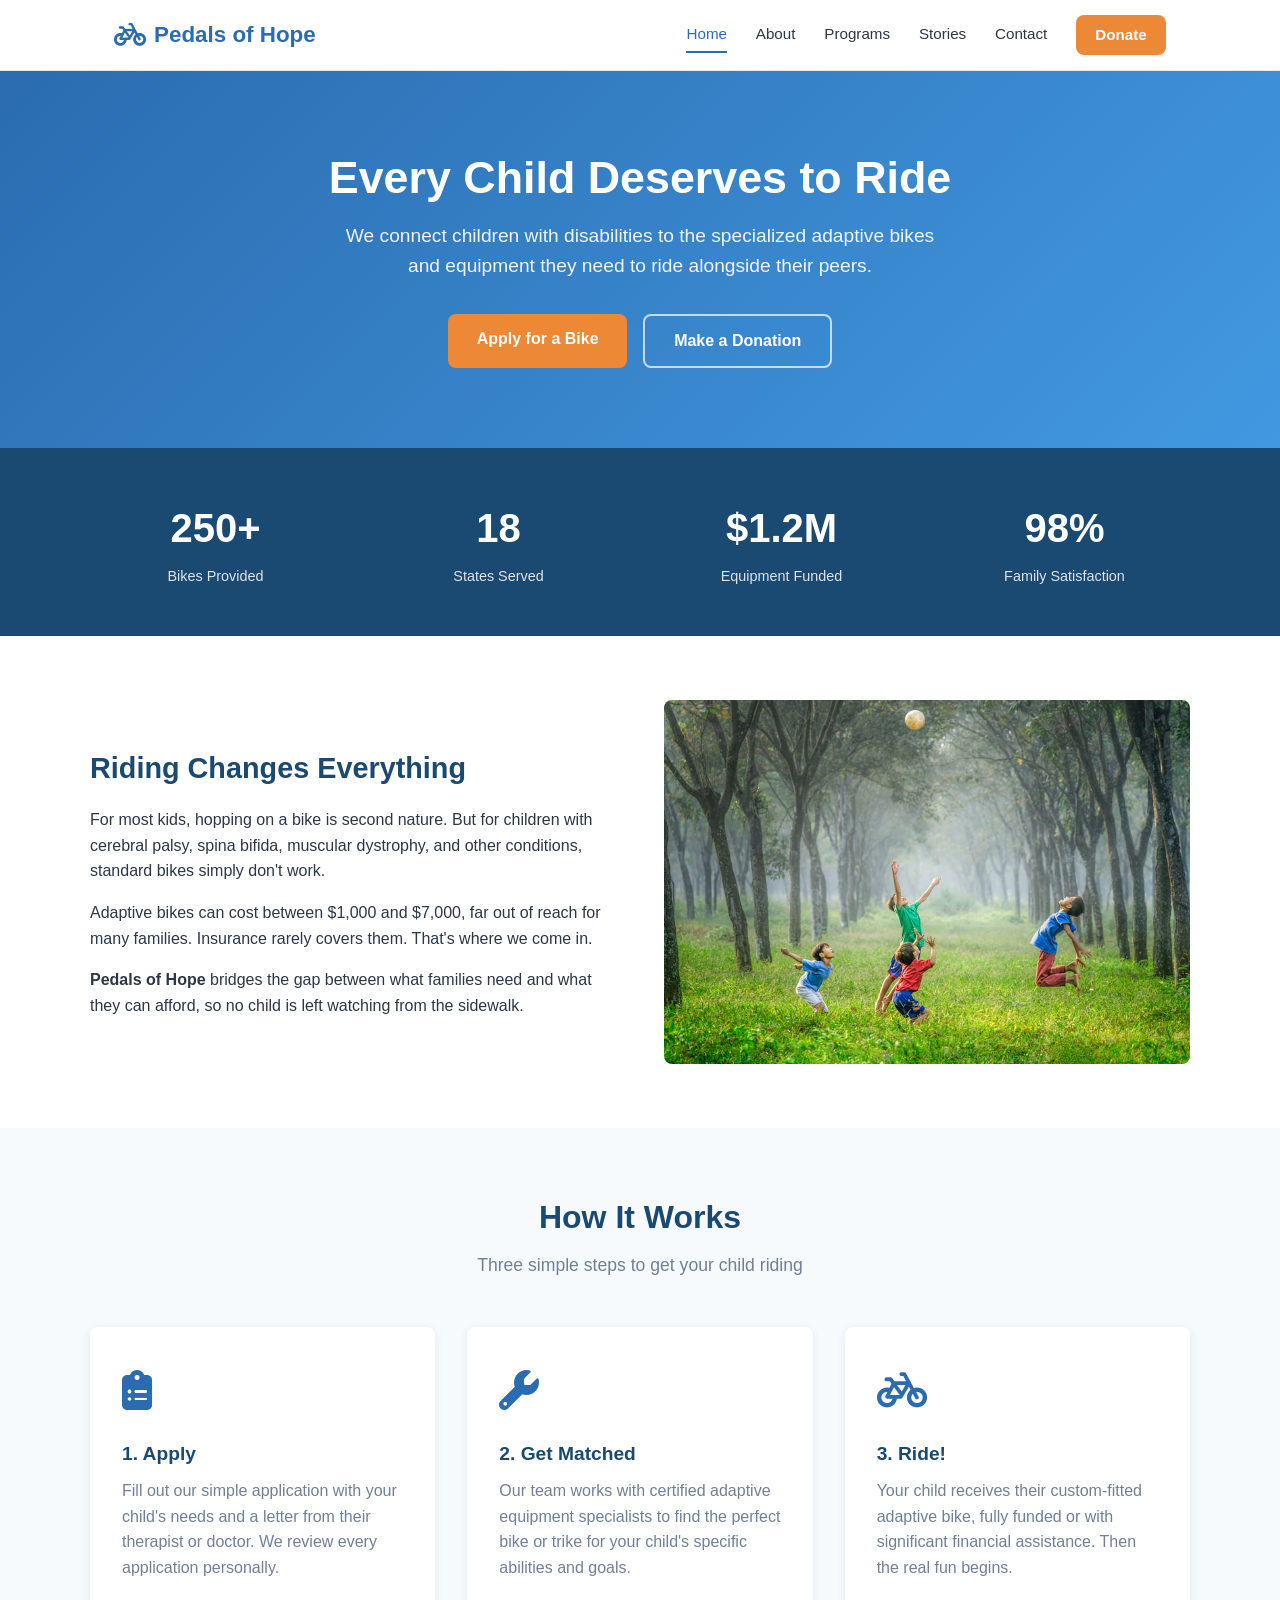
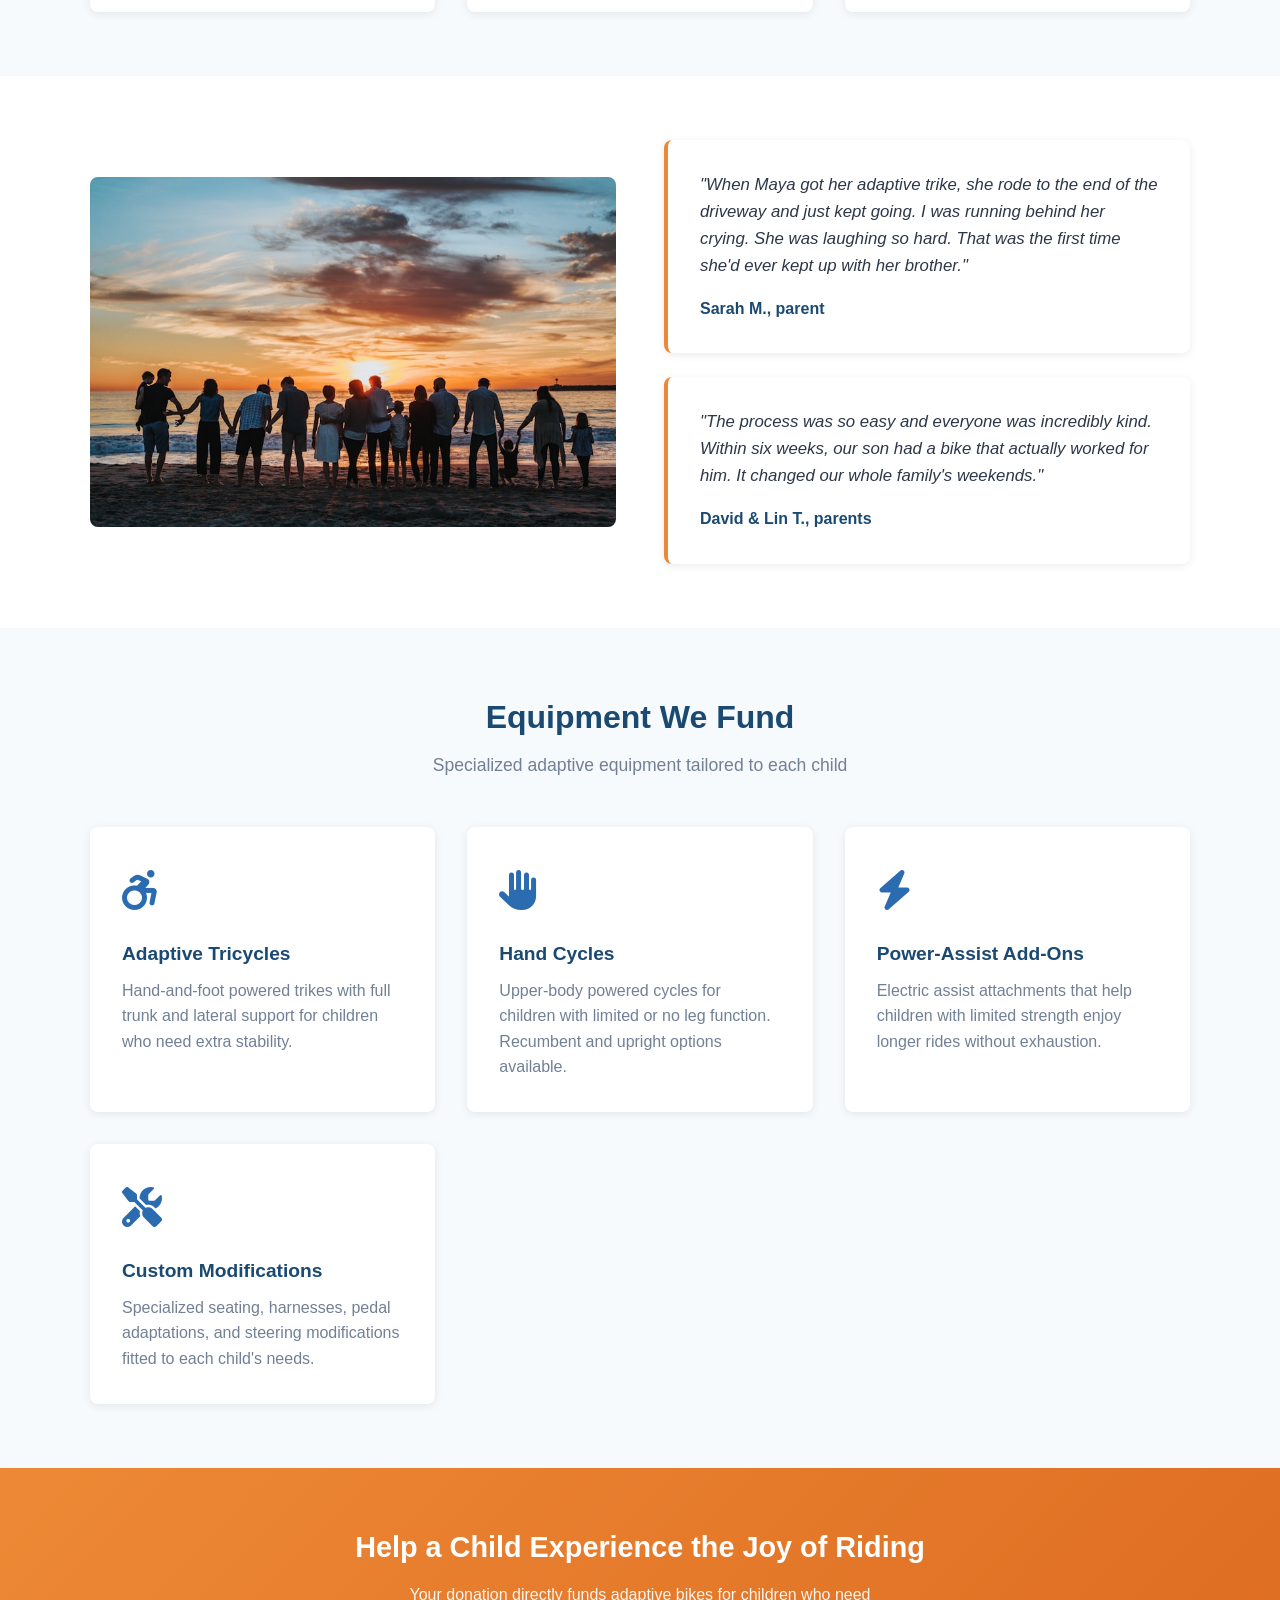
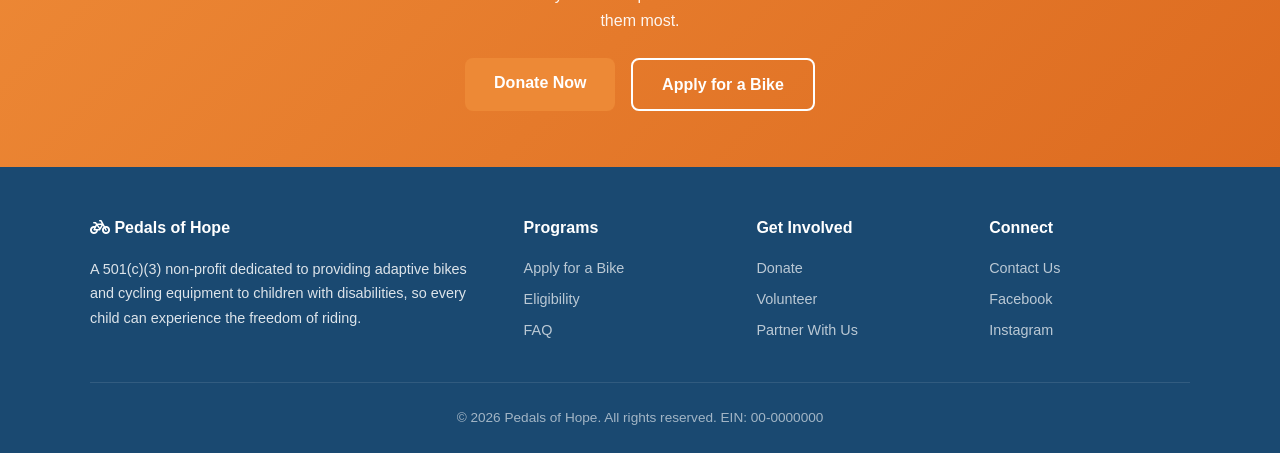
==== index.html @ 04e4efad "Replace emojis with stock photos and Font Awesome icons" ====
<!DOCTYPE html>
<html lang="en">
<head>
  <meta charset="UTF-8">
  <meta name="viewport" content="width=device-width, initial-scale=1.0">
  <title>Pedals of Hope - Adaptive Bikes for Every Child</title>
  <link rel="stylesheet" href="css/style.css">
  <link rel="stylesheet" href="https://cdnjs.cloudflare.com/ajax/libs/font-awesome/6.5.1/css/all.min.css">
</head>
<body>

  <!-- Header -->
  <header class="site-header">
    <nav class="nav-container">
      <a href="index.html" class="logo"><span><i class="fa-solid fa-bicycle"></i></span> Pedals of Hope</a>
      <button class="nav-toggle" onclick="document.querySelector('.nav-links').classList.toggle('open')" aria-label="Menu">☰</button>
      <div class="nav-links">
        <a href="index.html" class="active">Home</a>
        <a href="about.html">About</a>
        <a href="programs.html">Programs</a>
        <a href="stories.html">Stories</a>
        <a href="contact.html">Contact</a>
        <a href="donate.html" class="btn-nav">Donate</a>
      </div>
    </nav>
  </header>

  <!-- Hero -->
  <section class="hero">
    <h1>Every Child Deserves to Ride</h1>
    <p>We connect children with disabilities to the specialized adaptive bikes and equipment they need to ride alongside their peers.</p>
    <div class="hero-buttons">
      <a href="programs.html" class="btn btn-primary">Apply for a Bike</a>
      <a href="donate.html" class="btn btn-outline">Make a Donation</a>
    </div>
  </section>

  <!-- Stats -->
  <div class="stats-bar">
    <div class="stats-grid">
      <div>
        <div class="stat-number">250+</div>
        <div class="stat-label">Bikes Provided</div>
      </div>
      <div>
        <div class="stat-number">18</div>
        <div class="stat-label">States Served</div>
      </div>
      <div>
        <div class="stat-number">$1.2M</div>
        <div class="stat-label">Equipment Funded</div>
      </div>
      <div>
        <div class="stat-number">98%</div>
        <div class="stat-label">Family Satisfaction</div>
      </div>
    </div>
  </div>

  <!-- Mission Summary -->
  <section class="section">
    <div class="container">
      <div class="two-col">
        <div>
          <h2 style="font-size:1.8rem; color:var(--primary-dark); margin-bottom:1rem;">Riding Changes Everything</h2>
          <p style="margin-bottom:1rem;">For most kids, hopping on a bike is second nature. But for children with cerebral palsy, spina bifida, muscular dystrophy, and other conditions, standard bikes simply don't work.</p>
          <p style="margin-bottom:1rem;">Adaptive bikes can cost between $1,000 and $7,000, far out of reach for many families. Insurance rarely covers them. That's where we come in.</p>
          <p><strong>Pedals of Hope</strong> bridges the gap between what families need and what they can afford, so no child is left watching from the sidewalk.</p>
        </div>
        <img src="images/hero-riding.jpg" alt="Child riding an adaptive bike outdoors" class="img-placeholder">
      </div>
    </div>
  </section>

  <!-- How It Works -->
  <section class="section section-alt">
    <div class="container">
      <div class="section-header">
        <h2>How It Works</h2>
        <p>Three simple steps to get your child riding</p>
      </div>
      <div class="card-grid">
        <div class="card">
          <div class="card-icon"><i class="fa-solid fa-clipboard-list"></i></div>
          <h3>1. Apply</h3>
          <p>Fill out our simple application with your child's needs and a letter from their therapist or doctor. We review every application personally.</p>
        </div>
        <div class="card">
          <div class="card-icon"><i class="fa-solid fa-wrench"></i></div>
          <h3>2. Get Matched</h3>
          <p>Our team works with certified adaptive equipment specialists to find the perfect bike or trike for your child's specific abilities and goals.</p>
        </div>
        <div class="card">
          <div class="card-icon"><i class="fa-solid fa-bicycle"></i></div>
          <h3>3. Ride!</h3>
          <p>Your child receives their custom-fitted adaptive bike, fully funded or with significant financial assistance. Then the real fun begins.</p>
        </div>
      </div>
    </div>
  </section>

  <!-- Testimonial -->
  <section class="section">
    <div class="container">
      <div class="two-col reverse">
        <div>
          <div class="testimonial">
            <blockquote>"When Maya got her adaptive trike, she rode to the end of the driveway and just kept going. I was running behind her crying. She was laughing so hard. That was the first time she'd ever kept up with her brother."</blockquote>
            <cite>Sarah M., parent</cite>
          </div>
          <div class="testimonial" style="margin-top:1.5rem;">
            <blockquote>"The process was so easy and everyone was incredibly kind. Within six weeks, our son had a bike that actually worked for him. It changed our whole family's weekends."</blockquote>
            <cite>David & Lin T., parents</cite>
          </div>
        </div>
        <img src="images/family-happy.jpg" alt="Happy family together" class="img-placeholder">
      </div>
    </div>
  </section>

  <!-- What We Provide -->
  <section class="section section-alt">
    <div class="container">
      <div class="section-header">
        <h2>Equipment We Fund</h2>
        <p>Specialized adaptive equipment tailored to each child</p>
      </div>
      <div class="card-grid">
        <div class="card">
          <div class="card-icon"><i class="fa-solid fa-wheelchair-move"></i></div>
          <h3>Adaptive Tricycles</h3>
          <p>Hand-and-foot powered trikes with full trunk and lateral support for children who need extra stability.</p>
        </div>
        <div class="card">
          <div class="card-icon"><i class="fa-solid fa-hand"></i></div>
          <h3>Hand Cycles</h3>
          <p>Upper-body powered cycles for children with limited or no leg function. Recumbent and upright options available.</p>
        </div>
        <div class="card">
          <div class="card-icon"><i class="fa-solid fa-bolt"></i></div>
          <h3>Power-Assist Add-Ons</h3>
          <p>Electric assist attachments that help children with limited strength enjoy longer rides without exhaustion.</p>
        </div>
        <div class="card">
          <div class="card-icon"><i class="fa-solid fa-screwdriver-wrench"></i></div>
          <h3>Custom Modifications</h3>
          <p>Specialized seating, harnesses, pedal adaptations, and steering modifications fitted to each child's needs.</p>
        </div>
      </div>
    </div>
  </section>

  <!-- CTA Banner -->
  <section class="cta-banner">
    <h2>Help a Child Experience the Joy of Riding</h2>
    <p>Your donation directly funds adaptive bikes for children who need them most.</p>
    <div class="hero-buttons">
      <a href="donate.html" class="btn btn-primary">Donate Now</a>
      <a href="programs.html" class="btn btn-outline">Apply for a Bike</a>
    </div>
  </section>

  <!-- Footer -->
  <footer class="site-footer">
    <div class="footer-grid">
      <div class="footer-about">
        <h4><i class="fa-solid fa-bicycle"></i> Pedals of Hope</h4>
        <p>A 501(c)(3) non-profit dedicated to providing adaptive bikes and cycling equipment to children with disabilities, so every child can experience the freedom of riding.</p>
      </div>
      <div>
        <h4>Programs</h4>
        <a href="programs.html">Apply for a Bike</a>
        <a href="programs.html#eligibility">Eligibility</a>
        <a href="programs.html#faq">FAQ</a>
      </div>
      <div>
        <h4>Get Involved</h4>
        <a href="donate.html">Donate</a>
        <a href="contact.html">Volunteer</a>
        <a href="contact.html">Partner With Us</a>
      </div>
      <div>
        <h4>Connect</h4>
        <a href="contact.html">Contact Us</a>
        <a href="#">Facebook</a>
        <a href="#">Instagram</a>
      </div>
    </div>
    <div class="footer-bottom">
      &copy; 2026 Pedals of Hope. All rights reserved. EIN: 00-0000000
    </div>
  </footer>

</body>
</html>
---- css/style.css ----
/* ===== Variables & Reset ===== */
:root {
  --primary: #2b6cb0;
  --primary-dark: #1a4971;
  --primary-light: #ebf4ff;
  --accent: #ed8936;
  --accent-dark: #c05621;
  --text: #2d3748;
  --text-light: #718096;
  --bg: #ffffff;
  --bg-alt: #f7fafc;
  --border: #e2e8f0;
  --radius: 8px;
  --shadow: 0 2px 8px rgba(0,0,0,0.08);
  --shadow-lg: 0 4px 20px rgba(0,0,0,0.12);
  --max-width: 1100px;
  --transition: 0.2s ease;
}

*, *::before, *::after {
  box-sizing: border-box;
  margin: 0;
  padding: 0;
}

html { scroll-behavior: smooth; }

body {
  font-family: -apple-system, BlinkMacSystemFont, 'Segoe UI', Roboto, Oxygen, sans-serif;
  color: var(--text);
  background: var(--bg);
  line-height: 1.6;
  min-height: 100vh;
  display: flex;
  flex-direction: column;
}

a { color: var(--primary); text-decoration: none; transition: color var(--transition); }
a:hover { color: var(--accent); }
img { max-width: 100%; height: auto; display: block; }
ul { list-style: none; }

/* ===== Header / Nav ===== */
.site-header {
  background: var(--bg);
  border-bottom: 1px solid var(--border);
  position: sticky;
  top: 0;
  z-index: 100;
}

.nav-container {
  max-width: var(--max-width);
  margin: 0 auto;
  padding: 0 1.5rem;
  display: flex;
  align-items: center;
  justify-content: space-between;
  height: 70px;
}

.logo {
  font-size: 1.4rem;
  font-weight: 700;
  color: var(--primary);
  display: flex;
  align-items: center;
  gap: 0.5rem;
}

.logo span { font-size: 1.6rem; }

.nav-links {
  display: flex;
  gap: 1.8rem;
  align-items: center;
}

.nav-links a {
  color: var(--text);
  font-weight: 500;
  font-size: 0.95rem;
  padding: 0.3rem 0;
  border-bottom: 2px solid transparent;
  transition: all var(--transition);
}

.nav-links a:hover,
.nav-links a.active {
  color: var(--primary);
  border-bottom-color: var(--primary);
}

.nav-links .btn-nav {
  background: var(--accent);
  color: #fff;
  padding: 0.5rem 1.2rem;
  border-radius: var(--radius);
  border-bottom: none;
  font-weight: 600;
}

.nav-links .btn-nav:hover {
  background: var(--accent-dark);
  color: #fff;
}

/* Mobile nav toggle */
.nav-toggle {
  display: none;
  background: none;
  border: none;
  font-size: 1.5rem;
  cursor: pointer;
  color: var(--text);
}

/* ===== Hero ===== */
.hero {
  background: linear-gradient(135deg, var(--primary) 0%, #4299e1 100%);
  color: #fff;
  padding: 5rem 1.5rem;
  text-align: center;
}

.hero h1 {
  font-size: 2.8rem;
  font-weight: 800;
  margin-bottom: 1rem;
  line-height: 1.2;
}

.hero p {
  font-size: 1.2rem;
  max-width: 600px;
  margin: 0 auto 2rem;
  opacity: 0.92;
}

.hero-buttons {
  display: flex;
  gap: 1rem;
  justify-content: center;
  flex-wrap: wrap;
}

/* ===== Buttons ===== */
.btn {
  display: inline-block;
  padding: 0.75rem 1.8rem;
  border-radius: var(--radius);
  font-weight: 600;
  font-size: 1rem;
  transition: all var(--transition);
  cursor: pointer;
  border: none;
}

.btn-primary {
  background: var(--accent);
  color: #fff;
}

.btn-primary:hover { background: var(--accent-dark); color: #fff; }

.btn-outline {
  background: transparent;
  color: #fff;
  border: 2px solid rgba(255,255,255,0.7);
}

.btn-outline:hover {
  background: rgba(255,255,255,0.15);
  border-color: #fff;
  color: #fff;
}

.btn-secondary {
  background: var(--primary);
  color: #fff;
}

.btn-secondary:hover { background: var(--primary-dark); color: #fff; }

/* ===== Sections ===== */
.section {
  padding: 4rem 1.5rem;
}

.section-alt { background: var(--bg-alt); }

.container {
  max-width: var(--max-width);
  margin: 0 auto;
}

.section-header {
  text-align: center;
  margin-bottom: 3rem;
}

.section-header h2 {
  font-size: 2rem;
  color: var(--primary-dark);
  margin-bottom: 0.5rem;
}

.section-header p {
  color: var(--text-light);
  font-size: 1.1rem;
  max-width: 550px;
  margin: 0 auto;
}

/* ===== Cards Grid ===== */
.card-grid {
  display: grid;
  grid-template-columns: repeat(auto-fit, minmax(280px, 1fr));
  gap: 2rem;
}

.card {
  background: var(--bg);
  border-radius: var(--radius);
  box-shadow: var(--shadow);
  padding: 2rem;
  transition: box-shadow var(--transition), transform var(--transition);
}

.card:hover {
  box-shadow: var(--shadow-lg);
  transform: translateY(-2px);
}

.card-icon {
  font-size: 2.5rem;
  margin-bottom: 1rem;
  color: var(--primary);
}

.card h3 {
  font-size: 1.2rem;
  margin-bottom: 0.5rem;
  color: var(--primary-dark);
}

.card p { color: var(--text-light); }

/* ===== Image placeholder ===== */
.img-placeholder {
  border-radius: var(--radius);
  min-height: 220px;
  object-fit: cover;
  width: 100%;
}

/* ===== Stats Bar ===== */
.stats-bar {
  background: var(--primary-dark);
  color: #fff;
  padding: 3rem 1.5rem;
}

.stats-grid {
  max-width: var(--max-width);
  margin: 0 auto;
  display: grid;
  grid-template-columns: repeat(auto-fit, minmax(160px, 1fr));
  gap: 2rem;
  text-align: center;
}

.stat-number {
  font-size: 2.5rem;
  font-weight: 800;
}

.stat-label {
  font-size: 0.9rem;
  opacity: 0.85;
  margin-top: 0.3rem;
}

/* ===== Two-column layout ===== */
.two-col {
  display: grid;
  grid-template-columns: 1fr 1fr;
  gap: 3rem;
  align-items: center;
}

.two-col.reverse > *:first-child { order: 2; }
.two-col.reverse > *:last-child { order: 1; }

/* ===== Testimonials ===== */
.testimonial {
  background: var(--bg);
  border-radius: var(--radius);
  box-shadow: var(--shadow);
  padding: 2rem;
  border-left: 4px solid var(--accent);
}

.testimonial blockquote {
  font-style: italic;
  font-size: 1.05rem;
  margin-bottom: 1rem;
  color: var(--text);
}

.testimonial cite {
  font-style: normal;
  font-weight: 600;
  color: var(--primary-dark);
}

/* ===== Steps ===== */
.steps {
  counter-reset: step;
}

.step {
  display: flex;
  gap: 1.5rem;
  margin-bottom: 2rem;
  align-items: flex-start;
}

.step-number {
  counter-increment: step;
  flex-shrink: 0;
  width: 50px;
  height: 50px;
  background: var(--primary);
  color: #fff;
  border-radius: 50%;
  display: flex;
  align-items: center;
  justify-content: center;
  font-size: 1.3rem;
  font-weight: 700;
}

.step-content h3 {
  font-size: 1.1rem;
  color: var(--primary-dark);
  margin-bottom: 0.3rem;
}

.step-content p { color: var(--text-light); }

/* ===== Forms ===== */
.form-group {
  margin-bottom: 1.2rem;
}

.form-group label {
  display: block;
  font-weight: 600;
  margin-bottom: 0.3rem;
  font-size: 0.95rem;
}

.form-group input,
.form-group textarea,
.form-group select {
  width: 100%;
  padding: 0.7rem 1rem;
  border: 1px solid var(--border);
  border-radius: var(--radius);
  font-size: 1rem;
  font-family: inherit;
  transition: border-color var(--transition);
}

.form-group input:focus,
.form-group textarea:focus,
.form-group select:focus {
  outline: none;
  border-color: var(--primary);
  box-shadow: 0 0 0 3px rgba(43, 108, 176, 0.1);
}

.form-group textarea { resize: vertical; min-height: 120px; }

.form-card {
  max-width: 600px;
  margin: 0 auto;
  background: var(--bg);
  padding: 2.5rem;
  border-radius: var(--radius);
  box-shadow: var(--shadow-lg);
}

/* ===== FAQ ===== */
.faq-item {
  border-bottom: 1px solid var(--border);
  padding: 1.2rem 0;
}

.faq-item summary {
  font-weight: 600;
  cursor: pointer;
  font-size: 1.05rem;
  color: var(--primary-dark);
}

.faq-item p {
  margin-top: 0.5rem;
  color: var(--text-light);
}

/* ===== Team Grid ===== */
.team-grid {
  display: grid;
  grid-template-columns: repeat(auto-fit, minmax(200px, 1fr));
  gap: 2rem;
  text-align: center;
}

.team-member .img-placeholder {
  width: 140px;
  height: 140px;
  border-radius: 50%;
  margin: 0 auto 1rem;
  min-height: auto;
  object-fit: cover;
}

.team-member h3 { font-size: 1.1rem; color: var(--primary-dark); }
.team-member p { color: var(--text-light); font-size: 0.9rem; }

/* ===== Donate tiers ===== */
.tier-grid {
  display: grid;
  grid-template-columns: repeat(auto-fit, minmax(240px, 1fr));
  gap: 2rem;
}

.tier {
  background: var(--bg);
  border: 2px solid var(--border);
  border-radius: var(--radius);
  padding: 2rem;
  text-align: center;
  transition: all var(--transition);
}

.tier:hover {
  border-color: var(--primary);
  box-shadow: var(--shadow-lg);
}

.tier.featured {
  border-color: var(--accent);
  position: relative;
}

.tier.featured::before {
  content: 'Most Popular';
  position: absolute;
  top: -12px;
  left: 50%;
  transform: translateX(-50%);
  background: var(--accent);
  color: #fff;
  padding: 0.2rem 1rem;
  border-radius: 20px;
  font-size: 0.8rem;
  font-weight: 600;
}

.tier-amount {
  font-size: 2.2rem;
  font-weight: 800;
  color: var(--primary);
  margin: 0.5rem 0;
}

.tier h3 { margin-bottom: 0.5rem; }

.tier p {
  color: var(--text-light);
  margin-bottom: 1.5rem;
  font-size: 0.95rem;
}

/* ===== Stories / Gallery ===== */
.story-card {
  background: var(--bg);
  border-radius: var(--radius);
  box-shadow: var(--shadow);
  overflow: hidden;
}

.story-card .img-placeholder { min-height: 200px; border-radius: 0; }

.story-card-body {
  padding: 1.5rem;
}

.story-card h3 {
  font-size: 1.15rem;
  color: var(--primary-dark);
  margin-bottom: 0.5rem;
}

.story-card p { color: var(--text-light); font-size: 0.95rem; }

.story-tag {
  display: inline-block;
  background: var(--primary-light);
  color: var(--primary);
  padding: 0.2rem 0.6rem;
  border-radius: 20px;
  font-size: 0.8rem;
  font-weight: 600;
  margin-top: 0.8rem;
}

/* ===== Footer ===== */
.site-footer {
  background: var(--primary-dark);
  color: rgba(255,255,255,0.85);
  padding: 3rem 1.5rem 1.5rem;
  margin-top: auto;
}

.footer-grid {
  max-width: var(--max-width);
  margin: 0 auto;
  display: grid;
  grid-template-columns: 2fr 1fr 1fr 1fr;
  gap: 2rem;
}

.footer-grid h4 {
  color: #fff;
  margin-bottom: 1rem;
  font-size: 1rem;
}

.footer-grid a {
  color: rgba(255,255,255,0.7);
  display: block;
  margin-bottom: 0.5rem;
  font-size: 0.9rem;
}

.footer-grid a:hover { color: #fff; }

.footer-about p {
  font-size: 0.9rem;
  line-height: 1.7;
}

.footer-bottom {
  max-width: var(--max-width);
  margin: 2rem auto 0;
  padding-top: 1.5rem;
  border-top: 1px solid rgba(255,255,255,0.15);
  text-align: center;
  font-size: 0.85rem;
  opacity: 0.7;
}

/* ===== CTA Banner ===== */
.cta-banner {
  background: linear-gradient(135deg, var(--accent) 0%, #dd6b20 100%);
  color: #fff;
  padding: 3.5rem 1.5rem;
  text-align: center;
}

.cta-banner h2 {
  font-size: 1.8rem;
  margin-bottom: 0.8rem;
}

.cta-banner p {
  max-width: 500px;
  margin: 0 auto 1.5rem;
  opacity: 0.93;
}

.cta-banner .btn-outline { border-color: #fff; }
.cta-banner .btn-outline:hover { background: rgba(255,255,255,0.2); }

/* ===== Page Header (inner pages) ===== */
.page-header {
  background: linear-gradient(135deg, var(--primary) 0%, #4299e1 100%);
  color: #fff;
  padding: 3rem 1.5rem;
  text-align: center;
}

.page-header h1 {
  font-size: 2.2rem;
  font-weight: 800;
}

.page-header p {
  margin-top: 0.5rem;
  opacity: 0.9;
  max-width: 500px;
  margin-left: auto;
  margin-right: auto;
}

/* ===== Responsive ===== */
@media (max-width: 768px) {
  .nav-toggle { display: block; }

  .nav-links {
    display: none;
    position: absolute;
    top: 70px;
    left: 0;
    right: 0;
    background: var(--bg);
    flex-direction: column;
    padding: 1rem 1.5rem;
    border-bottom: 1px solid var(--border);
    gap: 0.5rem;
    box-shadow: var(--shadow);
  }

  .nav-links.open { display: flex; }

  .nav-links a {
    padding: 0.6rem 0;
    border-bottom: none;
  }

  .hero h1 { font-size: 2rem; }
  .hero { padding: 3rem 1.5rem; }

  .two-col {
    grid-template-columns: 1fr;
    gap: 2rem;
  }

  .two-col.reverse > *:first-child { order: 0; }
  .two-col.reverse > *:last-child { order: 0; }

  .footer-grid {
    grid-template-columns: 1fr;
    gap: 1.5rem;
  }

  .page-header h1 { font-size: 1.8rem; }
}
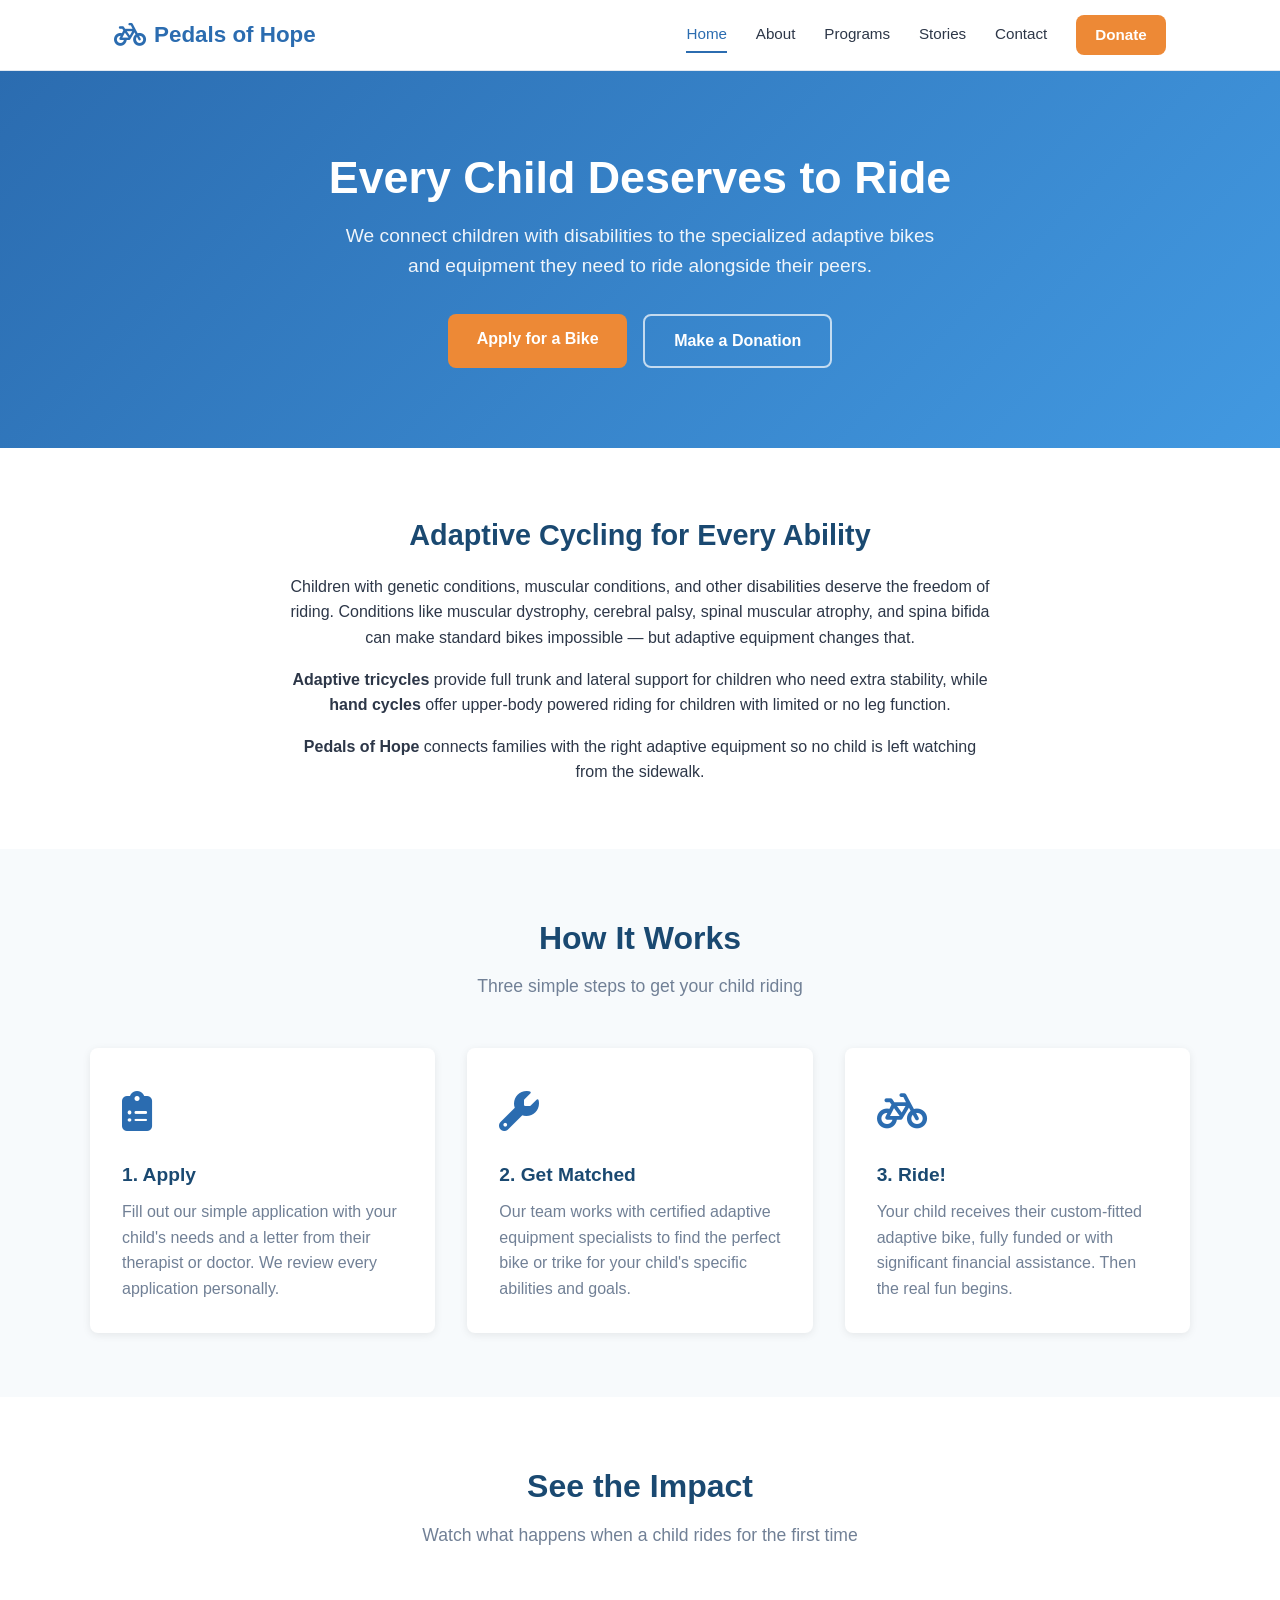
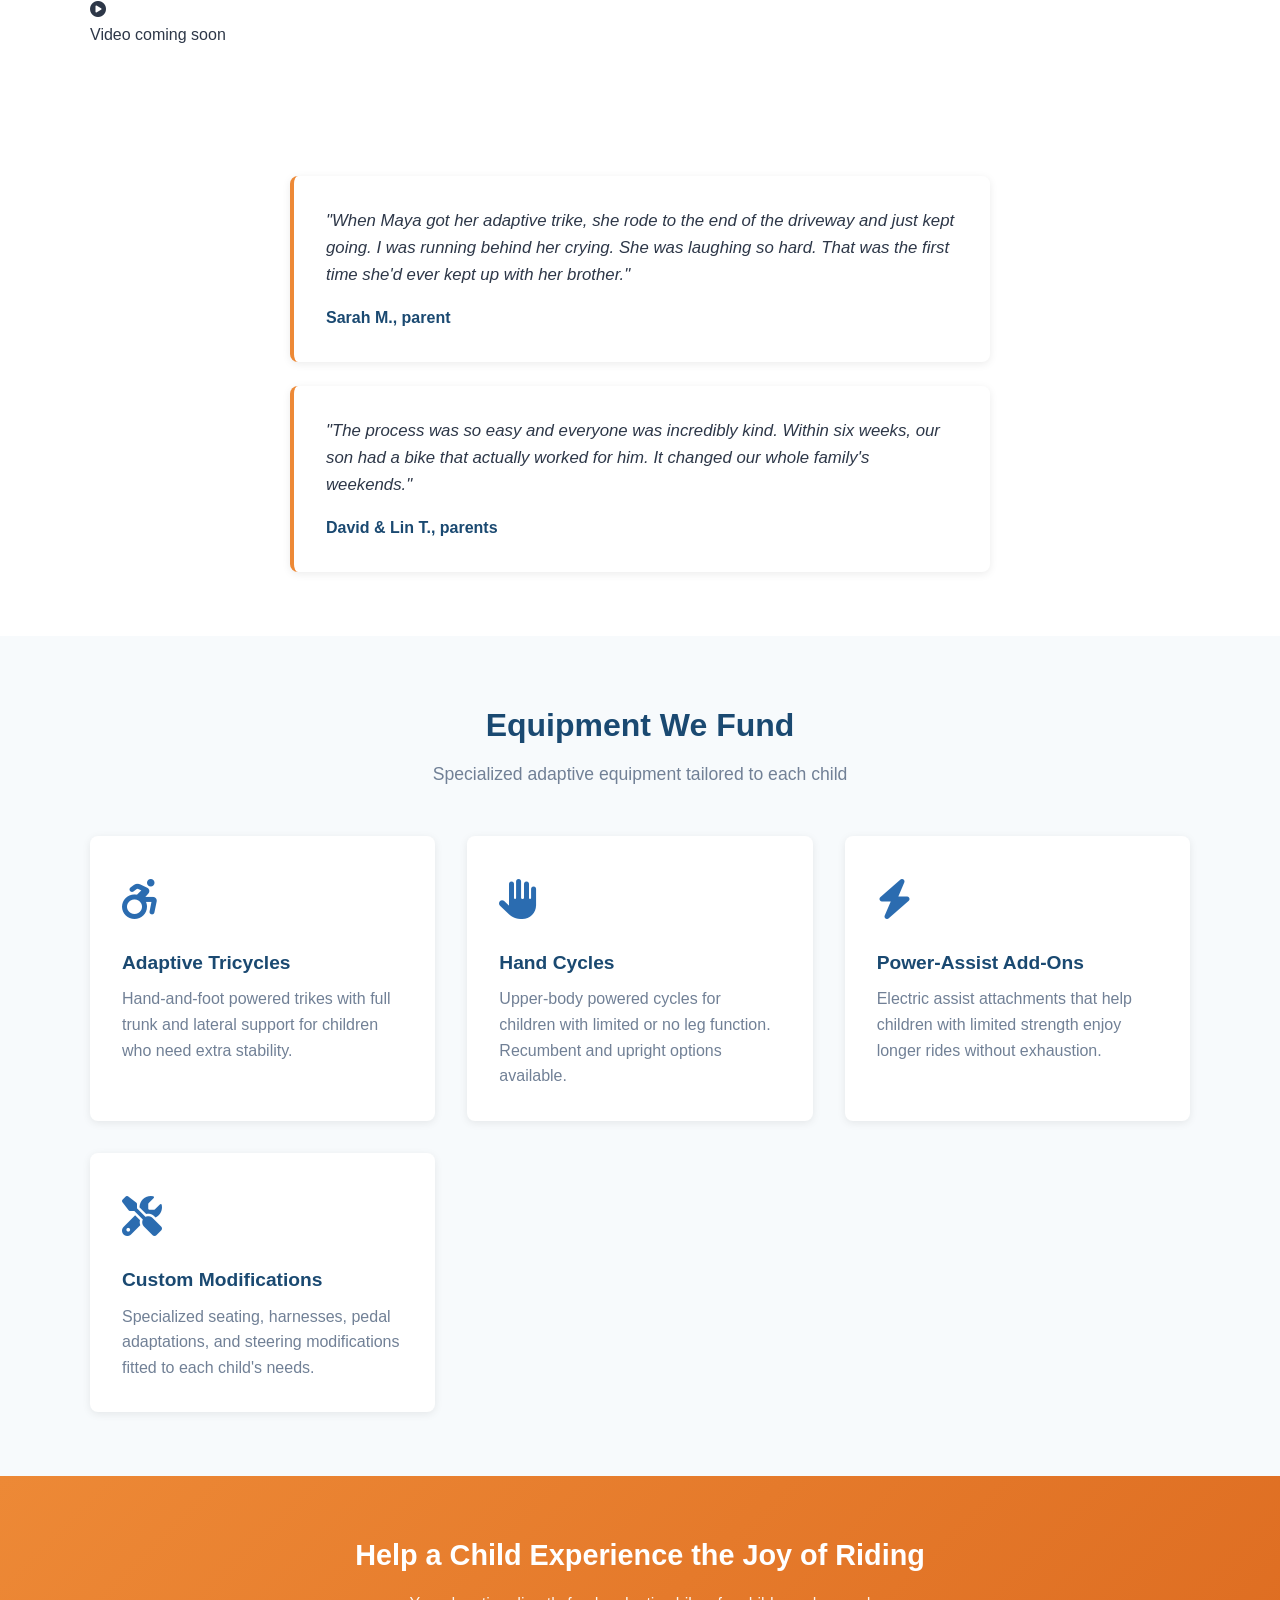
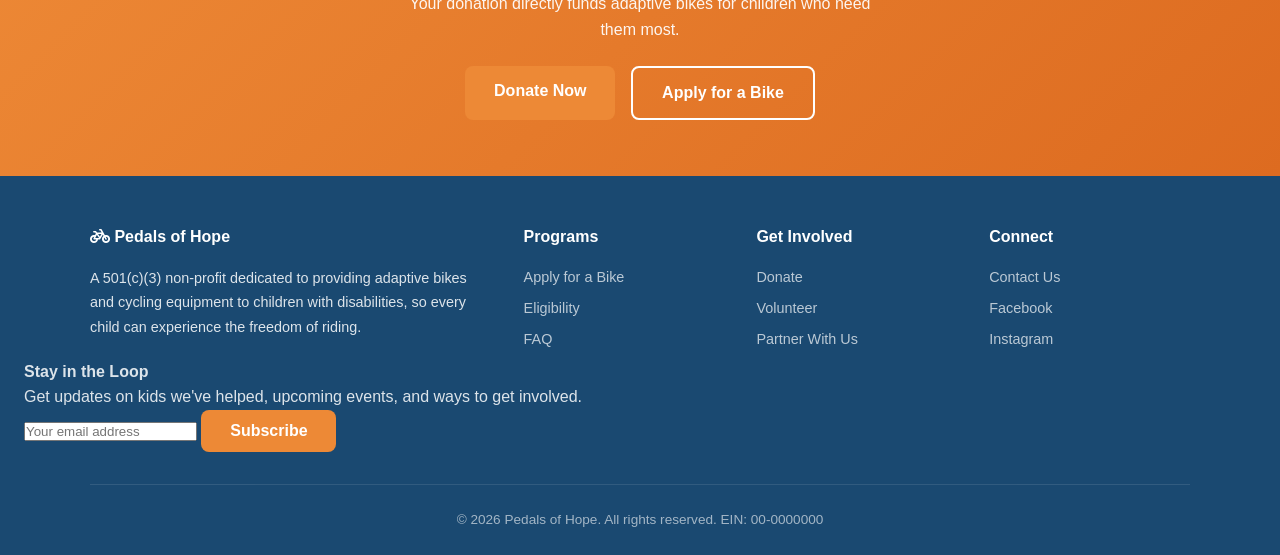
==== commit f853162c: "Remove placeholder stats/stories, update content per review - Home: removed fake stats bar and press" ====
--- a/index.html
+++ b/index.html
@@ -4,6 +4,9 @@
   <meta charset="UTF-8">
   <meta name="viewport" content="width=device-width, initial-scale=1.0">
   <title>Pedals of Hope - Adaptive Bikes for Every Child</title>
+  <link rel="preconnect" href="https://fonts.googleapis.com">
+  <link rel="preconnect" href="https://fonts.gstatic.com" crossorigin>
+  <link href="https://fonts.googleapis.com/css2?family=Inter:wght@400;500;600;700;800&display=swap" rel="stylesheet">
   <link rel="stylesheet" href="css/style.css">
   <link rel="stylesheet" href="https://cdnjs.cloudflare.com/ajax/libs/font-awesome/6.5.1/css/all.min.css">
 </head>
@@ -33,41 +36,19 @@
       <a href="programs.html" class="btn btn-primary">Apply for a Bike</a>
       <a href="donate.html" class="btn btn-outline">Make a Donation</a>
     </div>
-  </section>
-
-  <!-- Stats -->
-  <div class="stats-bar">
-    <div class="stats-grid">
-      <div>
-        <div class="stat-number">250+</div>
-        <div class="stat-label">Bikes Provided</div>
-      </div>
-      <div>
-        <div class="stat-number">18</div>
-        <div class="stat-label">States Served</div>
-      </div>
-      <div>
-        <div class="stat-number">$1.2M</div>
-        <div class="stat-label">Equipment Funded</div>
-      </div>
-      <div>
-        <div class="stat-number">98%</div>
-        <div class="stat-label">Family Satisfaction</div>
-      </div>
-    </div>
-  </div>
+
+  </section>
+
+
 
   <!-- Mission Summary -->
   <section class="section">
     <div class="container">
-      <div class="two-col">
-        <div>
-          <h2 style="font-size:1.8rem; color:var(--primary-dark); margin-bottom:1rem;">Riding Changes Everything</h2>
-          <p style="margin-bottom:1rem;">For most kids, hopping on a bike is second nature. But for children with cerebral palsy, spina bifida, muscular dystrophy, and other conditions, standard bikes simply don't work.</p>
-          <p style="margin-bottom:1rem;">Adaptive bikes can cost between $1,000 and $7,000, far out of reach for many families. Insurance rarely covers them. That's where we come in.</p>
-          <p><strong>Pedals of Hope</strong> bridges the gap between what families need and what they can afford, so no child is left watching from the sidewalk.</p>
-        </div>
-        <img src="images/hero-riding.jpg" alt="Child riding an adaptive bike outdoors" class="img-placeholder">
+      <div style="max-width:700px; margin:0 auto; text-align:center;">
+        <h2 style="font-size:1.8rem; color:var(--primary-dark); margin-bottom:1rem;">Adaptive Cycling for Every Ability</h2>
+        <p style="margin-bottom:1rem;">Children with genetic conditions, muscular conditions, and other disabilities deserve the freedom of riding. Conditions like muscular dystrophy, cerebral palsy, spinal muscular atrophy, and spina bifida can make standard bikes impossible — but adaptive equipment changes that.</p>
+        <p style="margin-bottom:1rem;"><strong>Adaptive tricycles</strong> provide full trunk and lateral support for children who need extra stability, while <strong>hand cycles</strong> offer upper-body powered riding for children with limited or no leg function.</p>
+        <p><strong>Pedals of Hope</strong> connects families with the right adaptive equipment so no child is left watching from the sidewalk.</p>
       </div>
     </div>
   </section>
@@ -99,21 +80,32 @@
     </div>
   </section>
 
+  <!-- Video Section -->
+  <section class="section">
+    <div class="container">
+      <div class="section-header">
+        <h2>See the Impact</h2>
+        <p>Watch what happens when a child rides for the first time</p>
+      </div>
+      <div class="video-placeholder">
+        <i class="fa-solid fa-play-circle"></i>
+        <p>Video coming soon</p>
+      </div>
+    </div>
+  </section>
+
   <!-- Testimonial -->
   <section class="section">
     <div class="container">
-      <div class="two-col reverse">
-        <div>
-          <div class="testimonial">
-            <blockquote>"When Maya got her adaptive trike, she rode to the end of the driveway and just kept going. I was running behind her crying. She was laughing so hard. That was the first time she'd ever kept up with her brother."</blockquote>
-            <cite>Sarah M., parent</cite>
-          </div>
-          <div class="testimonial" style="margin-top:1.5rem;">
-            <blockquote>"The process was so easy and everyone was incredibly kind. Within six weeks, our son had a bike that actually worked for him. It changed our whole family's weekends."</blockquote>
-            <cite>David & Lin T., parents</cite>
-          </div>
-        </div>
-        <img src="images/family-happy.jpg" alt="Happy family together" class="img-placeholder">
+      <div style="max-width:700px; margin:0 auto;">
+        <div class="testimonial">
+          <blockquote>"When Maya got her adaptive trike, she rode to the end of the driveway and just kept going. I was running behind her crying. She was laughing so hard. That was the first time she'd ever kept up with her brother."</blockquote>
+          <cite>Sarah M., parent</cite>
+        </div>
+        <div class="testimonial" style="margin-top:1.5rem;">
+          <blockquote>"The process was so easy and everyone was incredibly kind. Within six weeks, our son had a bike that actually worked for him. It changed our whole family's weekends."</blockquote>
+          <cite>David & Lin T., parents</cite>
+        </div>
       </div>
     </div>
   </section>
@@ -186,10 +178,33 @@
         <a href="#">Instagram</a>
       </div>
     </div>
+    <div class="footer-newsletter">
+      <h4>Stay in the Loop</h4>
+      <p>Get updates on kids we've helped, upcoming events, and ways to get involved.</p>
+      <form class="newsletter-form" action="#" method="post">
+        <input type="email" placeholder="Your email address" required>
+        <button type="submit" class="btn btn-primary">Subscribe</button>
+      </form>
+    </div>
     <div class="footer-bottom">
       &copy; 2026 Pedals of Hope. All rights reserved. EIN: 00-0000000
     </div>
   </footer>
 
+  <script>
+    // Scroll-triggered animations
+    const observer = new IntersectionObserver((entries) => {
+      entries.forEach(entry => {
+        if (entry.isIntersecting) {
+          entry.target.classList.add('visible');
+          observer.unobserve(entry.target);
+        }
+      });
+    }, { threshold: 0.1 });
+    document.querySelectorAll('.section, .stats-bar, .cta-banner, .card, .testimonial, .press-bar, .tier, .step, .story-card, .impact-item, .event-item, .sponsor-tier').forEach(el => {
+      el.classList.add('animate-on-scroll');
+      observer.observe(el);
+    });
+  </script>
 </body>
 </html>
--- a/css/style.css
+++ b/css/style.css
@@ -254,6 +254,20 @@
   width: 100%;
 }
 
+div.img-placeholder {
+  background: linear-gradient(135deg, var(--primary-light), #bee3f8);
+  display: flex;
+  align-items: center;
+  justify-content: center;
+}
+
+.team-initials {
+  font-size: 1.8rem;
+  font-weight: 700;
+  color: var(--primary);
+  letter-spacing: 0.05em;
+}
+
 /* ===== Stats Bar ===== */
 .stats-bar {
   background: var(--primary-dark);
@@ -425,6 +439,13 @@
   margin: 0 auto 1rem;
   min-height: auto;
   object-fit: cover;
+}
+
+.team-member div.img-placeholder {
+  display: flex;
+  align-items: center;
+  justify-content: center;
+  background: linear-gradient(135deg, var(--primary-light), #bee3f8);
 }
 
 .team-member h3 { font-size: 1.1rem; color: var(--primary-dark); }
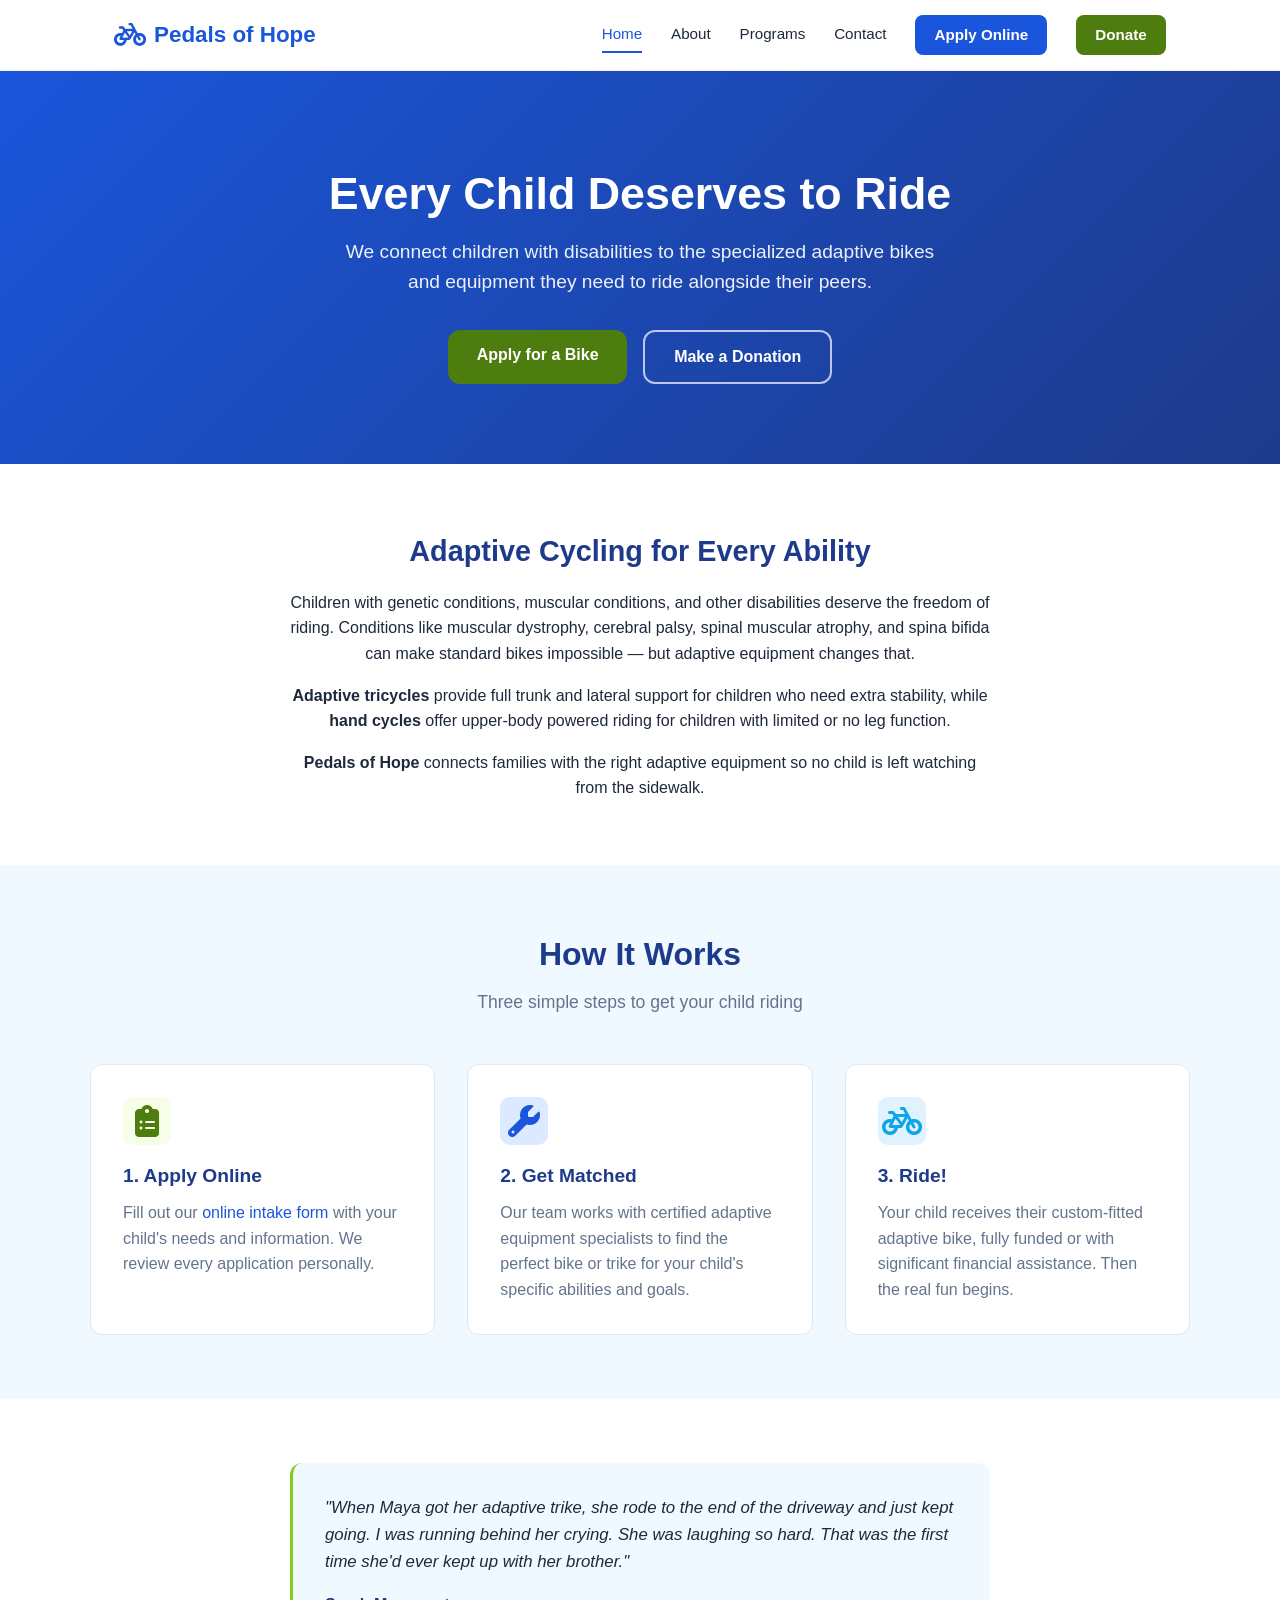
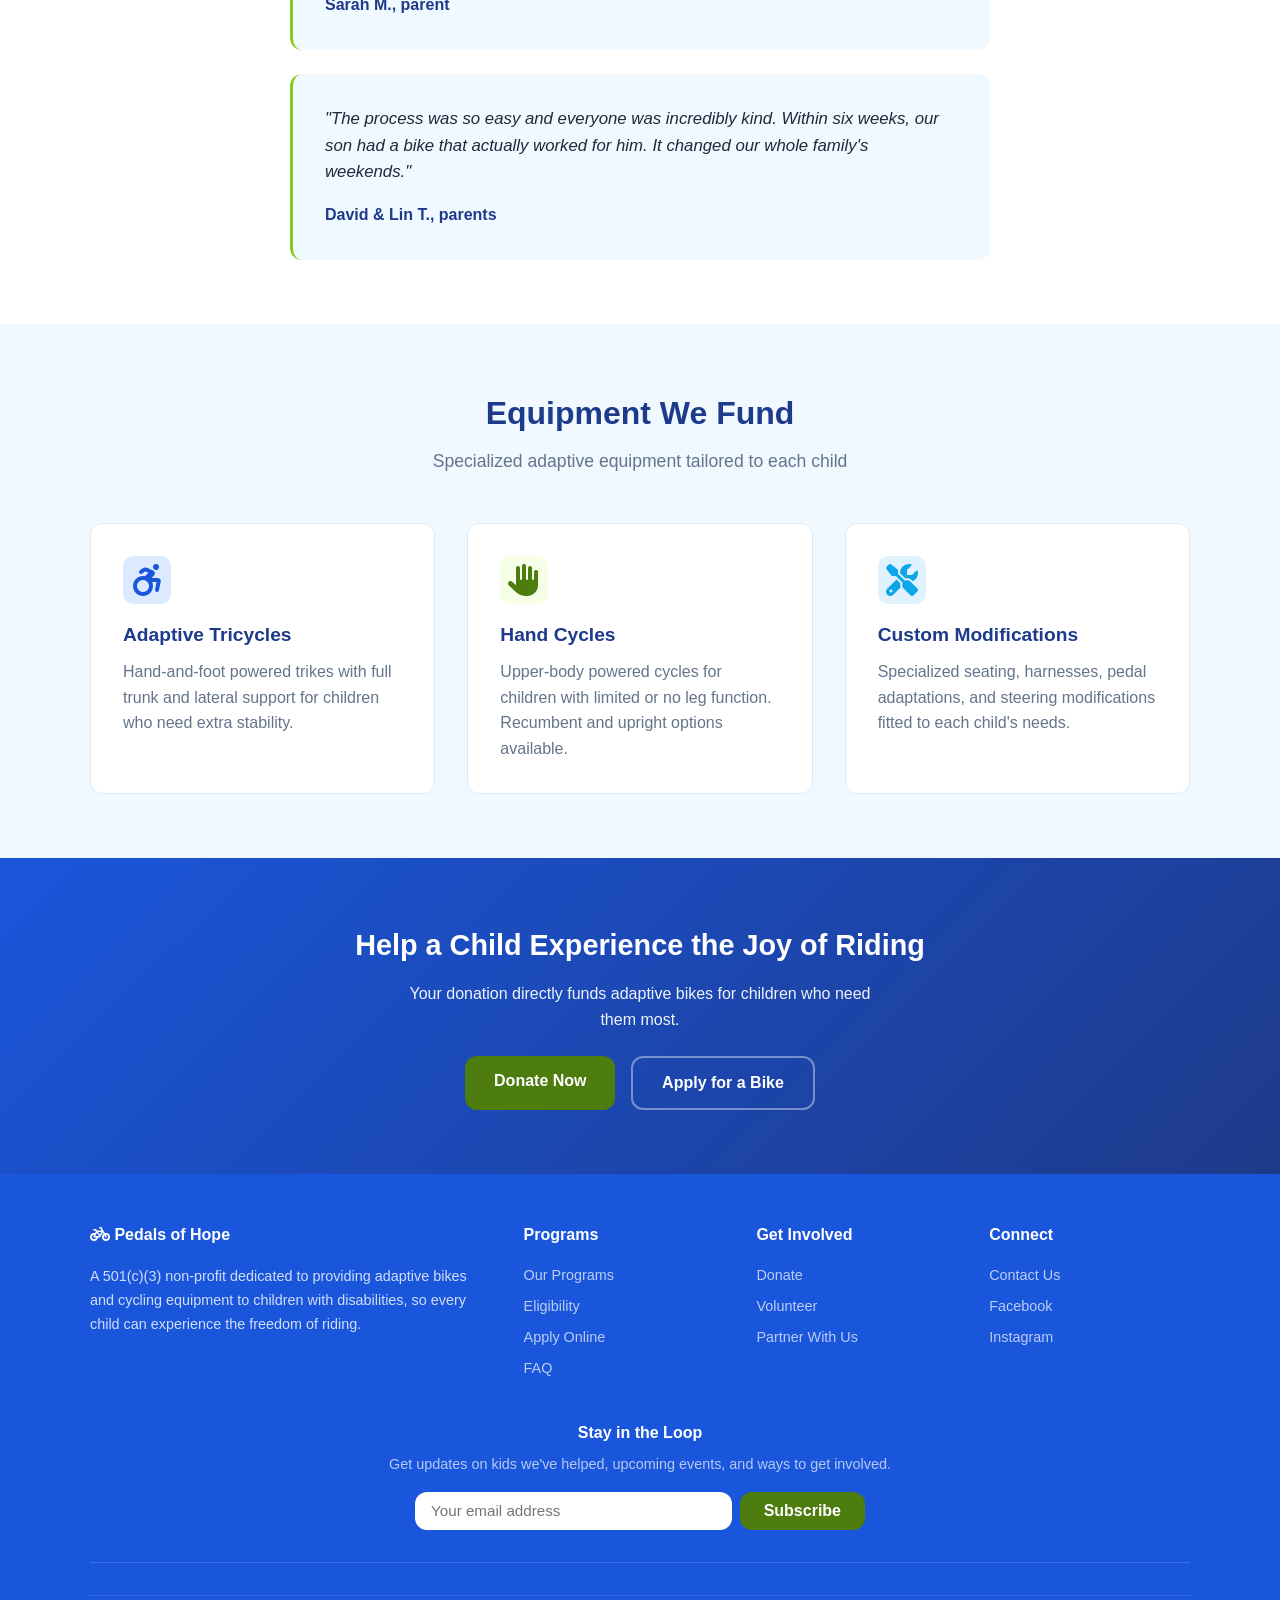
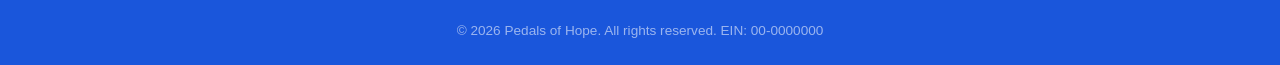
==== commit 7d743e69: "Redesign: royal blue/lime green/light blue color scheme, online intake form, staff & location placeh" ====
--- a/index.html
+++ b/index.html
@@ -21,8 +21,8 @@
         <a href="index.html" class="active">Home</a>
         <a href="about.html">About</a>
         <a href="programs.html">Programs</a>
-        <a href="stories.html">Stories</a>
         <a href="contact.html">Contact</a>
+        <a href="intake.html" class="btn-nav-secondary">Apply Online</a>
         <a href="donate.html" class="btn-nav">Donate</a>
       </div>
     </nav>
@@ -33,13 +33,10 @@
     <h1>Every Child Deserves to Ride</h1>
     <p>We connect children with disabilities to the specialized adaptive bikes and equipment they need to ride alongside their peers.</p>
     <div class="hero-buttons">
-      <a href="programs.html" class="btn btn-primary">Apply for a Bike</a>
+      <a href="intake.html" class="btn btn-primary">Apply for a Bike</a>
       <a href="donate.html" class="btn btn-outline">Make a Donation</a>
     </div>
-
   </section>
-
-
 
   <!-- Mission Summary -->
   <section class="section">
@@ -63,16 +60,16 @@
       <div class="card-grid">
         <div class="card">
           <div class="card-icon"><i class="fa-solid fa-clipboard-list"></i></div>
-          <h3>1. Apply</h3>
-          <p>Fill out our simple application with your child's needs and a letter from their therapist or doctor. We review every application personally.</p>
+          <h3>1. Apply Online</h3>
+          <p>Fill out our <a href="intake.html">online intake form</a> with your child's needs and information. We review every application personally.</p>
         </div>
         <div class="card">
-          <div class="card-icon"><i class="fa-solid fa-wrench"></i></div>
+          <div class="card-icon blue"><i class="fa-solid fa-wrench"></i></div>
           <h3>2. Get Matched</h3>
           <p>Our team works with certified adaptive equipment specialists to find the perfect bike or trike for your child's specific abilities and goals.</p>
         </div>
         <div class="card">
-          <div class="card-icon"><i class="fa-solid fa-bicycle"></i></div>
+          <div class="card-icon sky"><i class="fa-solid fa-bicycle"></i></div>
           <h3>3. Ride!</h3>
           <p>Your child receives their custom-fitted adaptive bike, fully funded or with significant financial assistance. Then the real fun begins.</p>
         </div>
@@ -80,21 +77,7 @@
     </div>
   </section>
 
-  <!-- Video Section -->
-  <section class="section">
-    <div class="container">
-      <div class="section-header">
-        <h2>See the Impact</h2>
-        <p>Watch what happens when a child rides for the first time</p>
-      </div>
-      <div class="video-placeholder">
-        <i class="fa-solid fa-play-circle"></i>
-        <p>Video coming soon</p>
-      </div>
-    </div>
-  </section>
-
-  <!-- Testimonial -->
+  <!-- Testimonials -->
   <section class="section">
     <div class="container">
       <div style="max-width:700px; margin:0 auto;">
@@ -110,7 +93,7 @@
     </div>
   </section>
 
-  <!-- What We Provide -->
+  <!-- Equipment We Fund -->
   <section class="section section-alt">
     <div class="container">
       <div class="section-header">
@@ -119,7 +102,7 @@
       </div>
       <div class="card-grid">
         <div class="card">
-          <div class="card-icon"><i class="fa-solid fa-wheelchair-move"></i></div>
+          <div class="card-icon blue"><i class="fa-solid fa-wheelchair-move"></i></div>
           <h3>Adaptive Tricycles</h3>
           <p>Hand-and-foot powered trikes with full trunk and lateral support for children who need extra stability.</p>
         </div>
@@ -129,12 +112,7 @@
           <p>Upper-body powered cycles for children with limited or no leg function. Recumbent and upright options available.</p>
         </div>
         <div class="card">
-          <div class="card-icon"><i class="fa-solid fa-bolt"></i></div>
-          <h3>Power-Assist Add-Ons</h3>
-          <p>Electric assist attachments that help children with limited strength enjoy longer rides without exhaustion.</p>
-        </div>
-        <div class="card">
-          <div class="card-icon"><i class="fa-solid fa-screwdriver-wrench"></i></div>
+          <div class="card-icon sky"><i class="fa-solid fa-screwdriver-wrench"></i></div>
           <h3>Custom Modifications</h3>
           <p>Specialized seating, harnesses, pedal adaptations, and steering modifications fitted to each child's needs.</p>
         </div>
@@ -148,7 +126,7 @@
     <p>Your donation directly funds adaptive bikes for children who need them most.</p>
     <div class="hero-buttons">
       <a href="donate.html" class="btn btn-primary">Donate Now</a>
-      <a href="programs.html" class="btn btn-outline">Apply for a Bike</a>
+      <a href="intake.html" class="btn btn-outline">Apply for a Bike</a>
     </div>
   </section>
 
@@ -161,8 +139,9 @@
       </div>
       <div>
         <h4>Programs</h4>
-        <a href="programs.html">Apply for a Bike</a>
+        <a href="programs.html">Our Programs</a>
         <a href="programs.html#eligibility">Eligibility</a>
+        <a href="intake.html">Apply Online</a>
         <a href="programs.html#faq">FAQ</a>
       </div>
       <div>
@@ -192,18 +171,13 @@
   </footer>
 
   <script>
-    // Scroll-triggered animations
     const observer = new IntersectionObserver((entries) => {
       entries.forEach(entry => {
-        if (entry.isIntersecting) {
-          entry.target.classList.add('visible');
-          observer.unobserve(entry.target);
-        }
+        if (entry.isIntersecting) { entry.target.classList.add('visible'); observer.unobserve(entry.target); }
       });
     }, { threshold: 0.1 });
-    document.querySelectorAll('.section, .stats-bar, .cta-banner, .card, .testimonial, .press-bar, .tier, .step, .story-card, .impact-item, .event-item, .sponsor-tier').forEach(el => {
-      el.classList.add('animate-on-scroll');
-      observer.observe(el);
+    document.querySelectorAll('.section, .stats-bar, .cta-banner, .card, .testimonial').forEach(el => {
+      el.classList.add('animate-on-scroll'); observer.observe(el);
     });
   </script>
 </body>
--- a/css/style.css
+++ b/css/style.css
@@ -1,18 +1,21 @@
 /* ===== Variables & Reset ===== */
 :root {
-  --primary: #2b6cb0;
-  --primary-dark: #1a4971;
-  --primary-light: #ebf4ff;
-  --accent: #ed8936;
-  --accent-dark: #c05621;
-  --text: #2d3748;
-  --text-light: #718096;
+  --primary: #1a56db;           /* Royal Blue */
+  --primary-dark: #1e3a8a;      /* Deep Royal Blue */
+  --primary-light: #dbeafe;     /* Soft Blue */
+  --accent: #4d7c0f;            /* Lime Green */
+  --accent-dark: #3f6212;       /* Dark Lime */
+  --accent-bright: #84cc16;     /* Bright Lime (decorative) */
+  --secondary: #0ea5e9;         /* Sky / Light Blue */
+  --secondary-light: #e0f2fe;   /* Whisper Blue */
+  --text: #1e293b;
+  --text-light: #64748b;
   --bg: #ffffff;
-  --bg-alt: #f7fafc;
+  --bg-alt: #f0f9ff;
   --border: #e2e8f0;
-  --radius: 8px;
-  --shadow: 0 2px 8px rgba(0,0,0,0.08);
-  --shadow-lg: 0 4px 20px rgba(0,0,0,0.12);
+  --radius: 12px;
+  --shadow: 0 1px 3px rgba(0,0,0,0.05), 0 1px 2px rgba(0,0,0,0.03);
+  --shadow-lg: 0 10px 25px rgba(0,0,0,0.08);
   --max-width: 1100px;
   --transition: 0.2s ease;
 }
@@ -26,13 +29,14 @@
 html { scroll-behavior: smooth; }
 
 body {
-  font-family: -apple-system, BlinkMacSystemFont, 'Segoe UI', Roboto, Oxygen, sans-serif;
+  font-family: 'Inter', -apple-system, BlinkMacSystemFont, 'Segoe UI', Roboto, Oxygen, sans-serif;
   color: var(--text);
   background: var(--bg);
   line-height: 1.6;
   min-height: 100vh;
   display: flex;
   flex-direction: column;
+  -webkit-font-smoothing: antialiased;
 }
 
 a { color: var(--primary); text-decoration: none; transition: color var(--transition); }
@@ -42,8 +46,10 @@
 
 /* ===== Header / Nav ===== */
 .site-header {
-  background: var(--bg);
-  border-bottom: 1px solid var(--border);
+  background: rgba(255,255,255,0.85);
+  backdrop-filter: blur(12px);
+  -webkit-backdrop-filter: blur(12px);
+  border-bottom: 1px solid rgba(226,232,240,0.6);
   position: sticky;
   top: 0;
   z-index: 100;
@@ -95,7 +101,7 @@
   background: var(--accent);
   color: #fff;
   padding: 0.5rem 1.2rem;
-  border-radius: var(--radius);
+  border-radius: 8px;
   border-bottom: none;
   font-weight: 600;
 }
@@ -103,6 +109,22 @@
 .nav-links .btn-nav:hover {
   background: var(--accent-dark);
   color: #fff;
+  transform: translateY(-1px);
+}
+
+.nav-links .btn-nav-secondary {
+  background: var(--primary);
+  color: #fff;
+  padding: 0.5rem 1.2rem;
+  border-radius: 8px;
+  border-bottom: none;
+  font-weight: 600;
+}
+
+.nav-links .btn-nav-secondary:hover {
+  background: var(--primary-dark);
+  color: #fff;
+  transform: translateY(-1px);
 }
 
 /* Mobile nav toggle */
@@ -117,9 +139,9 @@
 
 /* ===== Hero ===== */
 .hero {
-  background: linear-gradient(135deg, var(--primary) 0%, #4299e1 100%);
-  color: #fff;
-  padding: 5rem 1.5rem;
+  background: linear-gradient(135deg, var(--primary) 0%, var(--primary-dark) 100%);
+  color: #fff;
+  padding: 6rem 1.5rem 5rem;
   text-align: center;
 }
 
@@ -137,6 +159,18 @@
   opacity: 0.92;
 }
 
+.hero-tagline {
+  display: inline-block;
+  background: rgba(255,255,255,0.15);
+  padding: 0.4rem 1.2rem;
+  border-radius: 30px;
+  font-size: 0.9rem;
+  font-weight: 600;
+  letter-spacing: 0.08em;
+  margin-bottom: 1.5rem;
+  text-transform: uppercase;
+}
+
 .hero-buttons {
   display: flex;
   gap: 1rem;
@@ -161,7 +195,7 @@
   color: #fff;
 }
 
-.btn-primary:hover { background: var(--accent-dark); color: #fff; }
+.btn-primary:hover { background: var(--accent-dark); color: #fff; transform: translateY(-1px); }
 
 .btn-outline {
   background: transparent;
@@ -222,20 +256,38 @@
 .card {
   background: var(--bg);
   border-radius: var(--radius);
-  box-shadow: var(--shadow);
+  border: 1px solid var(--border);
   padding: 2rem;
-  transition: box-shadow var(--transition), transform var(--transition);
+  transition: box-shadow var(--transition), transform var(--transition), border-color var(--transition);
 }
 
 .card:hover {
   box-shadow: var(--shadow-lg);
   transform: translateY(-2px);
+  border-color: var(--secondary);
 }
 
 .card-icon {
-  font-size: 2.5rem;
+  font-size: 2rem;
   margin-bottom: 1rem;
+  color: var(--accent);
+  width: 48px;
+  height: 48px;
+  display: flex;
+  align-items: center;
+  justify-content: center;
+  background: #f7fee7;
+  border-radius: 10px;
+}
+
+.card-icon.blue {
   color: var(--primary);
+  background: var(--primary-light);
+}
+
+.card-icon.sky {
+  color: var(--secondary);
+  background: var(--secondary-light);
 }
 
 .card h3 {
@@ -255,7 +307,7 @@
 }
 
 div.img-placeholder {
-  background: linear-gradient(135deg, var(--primary-light), #bee3f8);
+  background: linear-gradient(135deg, var(--primary-light), #bae6fd);
   display: flex;
   align-items: center;
   justify-content: center;
@@ -270,9 +322,10 @@
 
 /* ===== Stats Bar ===== */
 .stats-bar {
-  background: var(--primary-dark);
-  color: #fff;
+  background: var(--bg);
+  color: var(--text);
   padding: 3rem 1.5rem;
+  border-bottom: 1px solid var(--border);
 }
 
 .stats-grid {
@@ -287,6 +340,7 @@
 .stat-number {
   font-size: 2.5rem;
   font-weight: 800;
+  color: var(--accent);
 }
 
 .stat-label {
@@ -308,11 +362,10 @@
 
 /* ===== Testimonials ===== */
 .testimonial {
-  background: var(--bg);
-  border-radius: var(--radius);
-  box-shadow: var(--shadow);
+  background: var(--bg-alt);
+  border-radius: var(--radius);
   padding: 2rem;
-  border-left: 4px solid var(--accent);
+  border-left: 3px solid var(--accent-bright);
 }
 
 .testimonial blockquote {
@@ -392,7 +445,7 @@
 .form-group select:focus {
   outline: none;
   border-color: var(--primary);
-  box-shadow: 0 0 0 3px rgba(43, 108, 176, 0.1);
+  box-shadow: 0 0 0 3px rgba(26, 86, 219, 0.12);
 }
 
 .form-group textarea { resize: vertical; min-height: 120px; }
@@ -404,6 +457,60 @@
   padding: 2.5rem;
   border-radius: var(--radius);
   box-shadow: var(--shadow-lg);
+}
+
+.form-card.wide {
+  max-width: 800px;
+}
+
+.form-row {
+  display: grid;
+  grid-template-columns: 1fr 1fr;
+  gap: 1rem;
+}
+
+.form-section-title {
+  font-size: 1.15rem;
+  font-weight: 700;
+  color: var(--primary-dark);
+  margin: 1.5rem 0 1rem;
+  padding-bottom: 0.5rem;
+  border-bottom: 2px solid var(--primary-light);
+  display: flex;
+  align-items: center;
+  gap: 0.5rem;
+}
+
+.form-section-title i {
+  color: var(--primary);
+}
+
+.form-section-title:first-of-type {
+  margin-top: 0;
+}
+
+.form-note {
+  font-size: 0.85rem;
+  color: var(--text-light);
+  margin-top: 0.2rem;
+}
+
+.checkbox-group {
+  display: flex;
+  align-items: flex-start;
+  gap: 0.6rem;
+  margin-bottom: 1rem;
+}
+
+.checkbox-group input[type="checkbox"] {
+  width: auto;
+  margin-top: 0.3rem;
+}
+
+.checkbox-group label {
+  font-weight: 400;
+  font-size: 0.95rem;
+  margin-bottom: 0;
 }
 
 /* ===== FAQ ===== */
@@ -445,7 +552,7 @@
   display: flex;
   align-items: center;
   justify-content: center;
-  background: linear-gradient(135deg, var(--primary-light), #bee3f8);
+  background: linear-gradient(135deg, var(--primary-light), #bae6fd);
 }
 
 .team-member h3 { font-size: 1.1rem; color: var(--primary-dark); }
@@ -539,10 +646,55 @@
   margin-top: 0.8rem;
 }
 
+/* ===== Locations ===== */
+.locations-grid {
+  display: grid;
+  grid-template-columns: repeat(auto-fit, minmax(300px, 1fr));
+  gap: 2rem;
+}
+
+.location-card {
+  background: var(--bg);
+  border: 1px solid var(--border);
+  border-radius: var(--radius);
+  padding: 2rem;
+  text-align: center;
+  transition: all var(--transition);
+}
+
+.location-card:hover {
+  box-shadow: var(--shadow-lg);
+  border-color: var(--secondary);
+}
+
+.location-card h3 {
+  font-size: 1.2rem;
+  color: var(--primary-dark);
+  margin-bottom: 0.5rem;
+}
+
+.location-card .location-icon {
+  font-size: 2rem;
+  color: var(--primary);
+  margin-bottom: 1rem;
+}
+
+.location-card p {
+  color: var(--text-light);
+  font-size: 0.95rem;
+  margin-bottom: 0.3rem;
+}
+
+.location-card .location-phone {
+  font-weight: 600;
+  color: var(--text);
+  margin-top: 0.8rem;
+}
+
 /* ===== Footer ===== */
 .site-footer {
-  background: var(--primary-dark);
-  color: rgba(255,255,255,0.85);
+  background: var(--primary);
+  color: rgba(255,255,255,0.8);
   padding: 3rem 1.5rem 1.5rem;
   margin-top: auto;
 }
@@ -575,6 +727,13 @@
   line-height: 1.7;
 }
 
+.footer-tagline {
+  font-size: 0.85rem;
+  font-style: italic;
+  color: rgba(255,255,255,0.5);
+  margin-top: 0.5rem;
+}
+
 .footer-bottom {
   max-width: var(--max-width);
   margin: 2rem auto 0;
@@ -587,9 +746,9 @@
 
 /* ===== CTA Banner ===== */
 .cta-banner {
-  background: linear-gradient(135deg, var(--accent) 0%, #dd6b20 100%);
-  color: #fff;
-  padding: 3.5rem 1.5rem;
+  background: linear-gradient(135deg, var(--primary) 0%, var(--primary-dark) 100%);
+  color: #fff;
+  padding: 4rem 1.5rem;
   text-align: center;
 }
 
@@ -604,14 +763,14 @@
   opacity: 0.93;
 }
 
-.cta-banner .btn-outline { border-color: #fff; }
-.cta-banner .btn-outline:hover { background: rgba(255,255,255,0.2); }
+.cta-banner .btn-outline { border-color: rgba(255,255,255,0.4); }
+.cta-banner .btn-outline:hover { background: rgba(255,255,255,0.1); border-color: #fff; }
 
 /* ===== Page Header (inner pages) ===== */
 .page-header {
-  background: linear-gradient(135deg, var(--primary) 0%, #4299e1 100%);
-  color: #fff;
-  padding: 3rem 1.5rem;
+  background: linear-gradient(135deg, var(--primary) 0%, var(--primary-dark) 100%);
+  color: #fff;
+  padding: 3.5rem 1.5rem;
   text-align: center;
 }
 
@@ -626,6 +785,188 @@
   max-width: 500px;
   margin-left: auto;
   margin-right: auto;
+}
+
+/* ===== Scroll Animations ===== */
+.animate-on-scroll {
+  opacity: 0;
+  transform: translateY(30px);
+  transition: opacity 0.6s ease-out, transform 0.6s ease-out;
+}
+
+.animate-on-scroll.visible {
+  opacity: 1;
+  transform: translateY(0);
+}
+
+.card.animate-on-scroll:nth-child(2) { transition-delay: 0.1s; }
+.card.animate-on-scroll:nth-child(3) { transition-delay: 0.2s; }
+.card.animate-on-scroll:nth-child(4) { transition-delay: 0.3s; }
+.impact-item.animate-on-scroll:nth-child(2) { transition-delay: 0.05s; }
+.impact-item.animate-on-scroll:nth-child(3) { transition-delay: 0.1s; }
+.impact-item.animate-on-scroll:nth-child(4) { transition-delay: 0.15s; }
+.impact-item.animate-on-scroll:nth-child(5) { transition-delay: 0.2s; }
+.impact-item.animate-on-scroll:nth-child(6) { transition-delay: 0.25s; }
+
+/* ===== Footer Newsletter ===== */
+.footer-newsletter {
+  max-width: var(--max-width);
+  margin: 0 auto 2rem;
+  padding: 2rem 0;
+  border-bottom: 1px solid rgba(255,255,255,0.15);
+  text-align: center;
+}
+.footer-newsletter h4 {
+  color: #fff;
+  margin-bottom: 0.5rem;
+}
+.footer-newsletter p {
+  font-size: 0.9rem;
+  margin-bottom: 1rem;
+  opacity: 0.85;
+}
+.newsletter-form {
+  display: flex;
+  gap: 0.5rem;
+  justify-content: center;
+  max-width: 450px;
+  margin: 0 auto;
+  flex-wrap: wrap;
+}
+.newsletter-form input {
+  flex: 1;
+  min-width: 200px;
+  padding: 0.6rem 1rem;
+  border: none;
+  border-radius: var(--radius);
+  font-size: 0.95rem;
+}
+.newsletter-form .btn { padding: 0.6rem 1.5rem; }
+
+/* ===== Sponsor Grid ===== */
+.sponsor-grid {
+  display: grid;
+  grid-template-columns: repeat(auto-fit, minmax(280px, 1fr));
+  gap: 2rem;
+}
+.sponsor-tier { text-align: center; }
+.sponsor-tier h4 {
+  color: var(--primary-dark);
+  margin-bottom: 1rem;
+  font-size: 1rem;
+  text-transform: uppercase;
+  letter-spacing: 0.05em;
+}
+.sponsor-names {
+  display: flex;
+  flex-direction: column;
+  gap: 0.5rem;
+}
+.sponsor-names span {
+  color: var(--text-light);
+  font-size: 0.95rem;
+}
+
+/* ===== Impact List ===== */
+.impact-list {
+  max-width: 700px;
+  margin: 0 auto;
+}
+.impact-item {
+  display: flex;
+  align-items: center;
+  gap: 1.5rem;
+  padding: 1rem 0;
+  border-bottom: 1px solid var(--border);
+}
+.impact-item:last-child { border-bottom: none; }
+.impact-amount {
+  font-size: 1.4rem;
+  font-weight: 800;
+  color: var(--primary);
+  min-width: 80px;
+  text-align: right;
+}
+.impact-desc {
+  color: var(--text);
+  font-size: 1rem;
+}
+
+/* ===== Events List ===== */
+.events-list {
+  max-width: 700px;
+  margin: 0 auto;
+}
+.event-item {
+  display: flex;
+  gap: 1.5rem;
+  padding: 1.5rem 0;
+  border-bottom: 1px solid var(--border);
+  align-items: flex-start;
+}
+.event-item:last-child { border-bottom: none; }
+.event-date {
+  flex-shrink: 0;
+  width: 70px;
+  text-align: center;
+  background: var(--primary);
+  color: #fff;
+  border-radius: var(--radius);
+  padding: 0.8rem 0.5rem;
+}
+.event-month {
+  display: block;
+  font-size: 0.75rem;
+  text-transform: uppercase;
+  letter-spacing: 0.1em;
+  opacity: 0.9;
+}
+.event-day {
+  display: block;
+  font-size: 1.8rem;
+  font-weight: 800;
+  line-height: 1;
+}
+.event-details h3 {
+  font-size: 1.1rem;
+  color: var(--primary-dark);
+  margin-bottom: 0.3rem;
+}
+.event-details p {
+  color: var(--text-light);
+  font-size: 0.95rem;
+  margin-bottom: 0.5rem;
+}
+.event-location {
+  font-size: 0.85rem;
+  color: var(--text-light);
+}
+.event-location i { margin-right: 0.3rem; }
+
+/* ===== Success Banner ===== */
+.success-banner {
+  background: #f0fdf4;
+  border: 1px solid #86efac;
+  border-radius: var(--radius);
+  padding: 2rem;
+  text-align: center;
+  margin-bottom: 2rem;
+}
+
+.success-banner i {
+  font-size: 3rem;
+  color: var(--accent);
+  margin-bottom: 1rem;
+  display: block;
+}
+
+.success-banner h2 {
+  color: var(--primary-dark);
+  margin-bottom: 0.5rem;
+}
+
+.success-banner p {
+  color: var(--text-light);
 }
 
 /* ===== Responsive ===== */
@@ -670,4 +1011,12 @@
   }
 
   .page-header h1 { font-size: 1.8rem; }
-}
+
+  .form-row {
+    grid-template-columns: 1fr;
+  }
+
+  .locations-grid {
+    grid-template-columns: 1fr;
+  }
+}
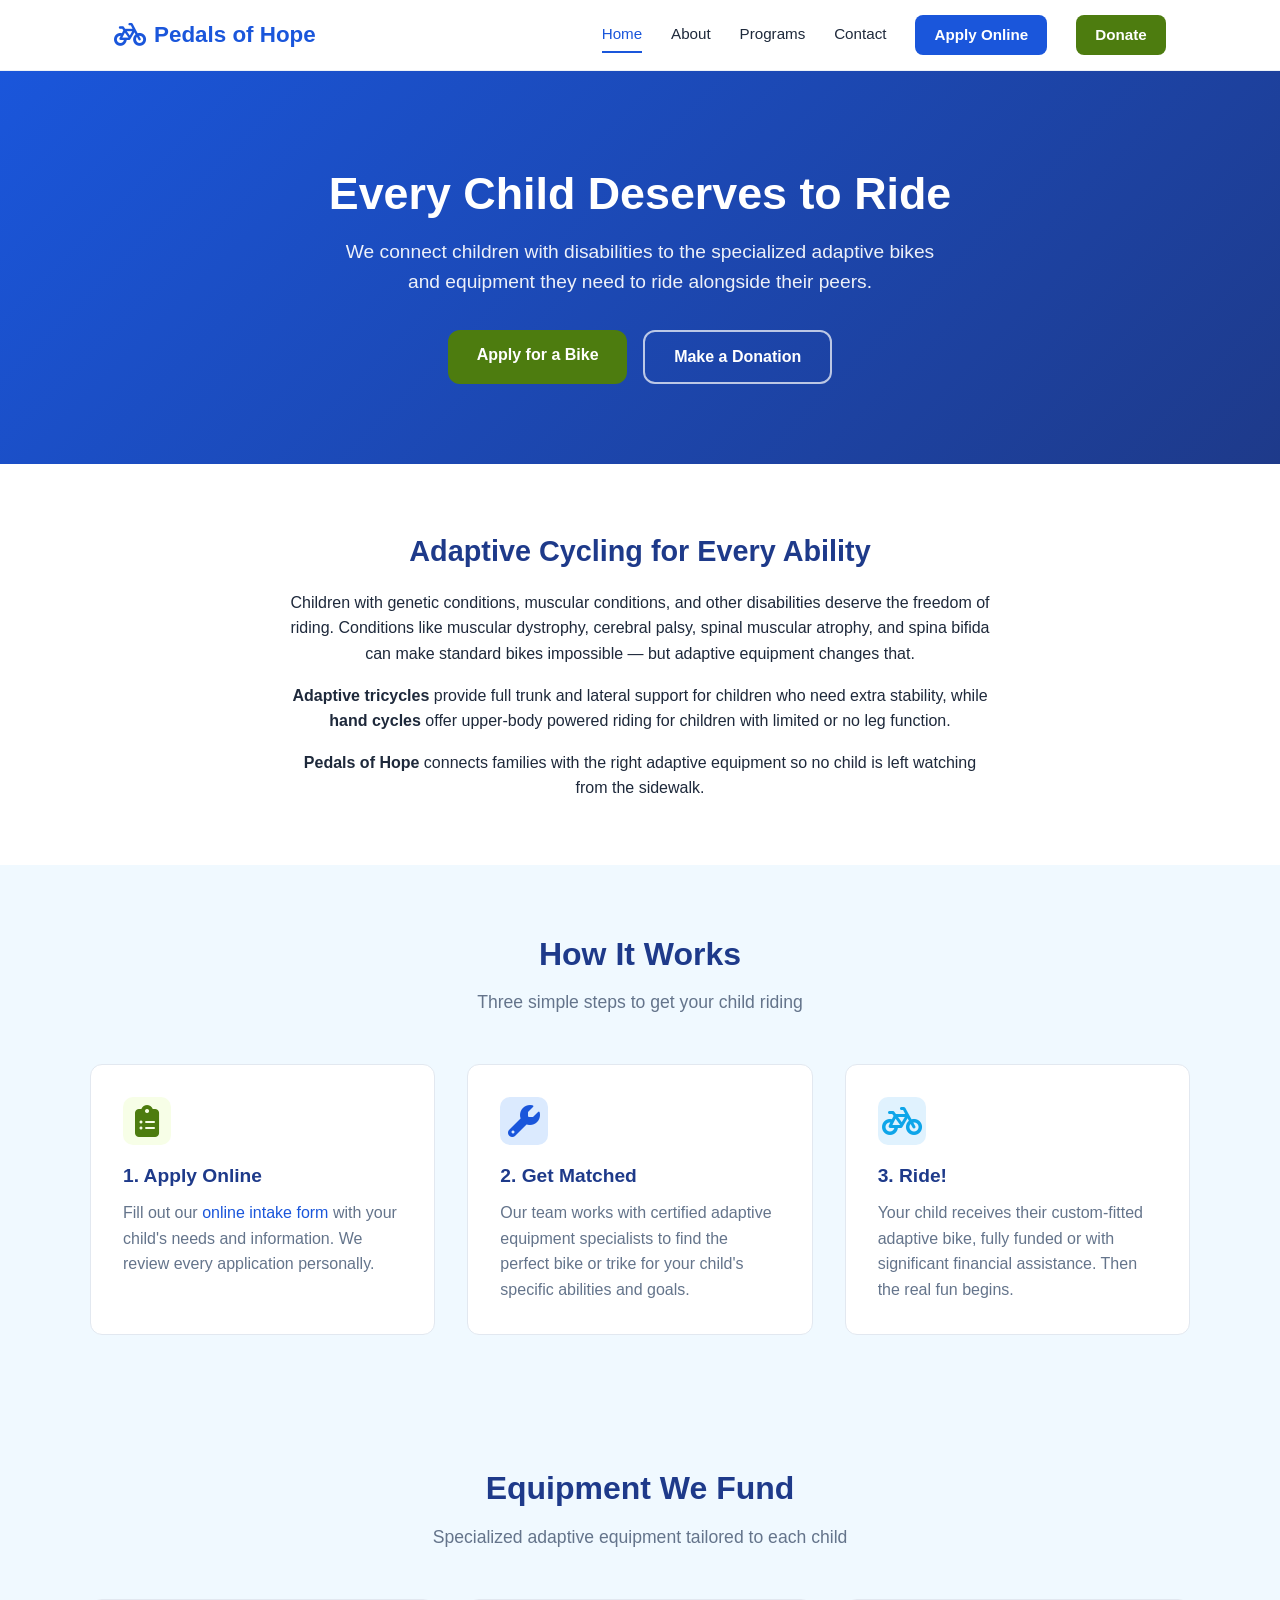
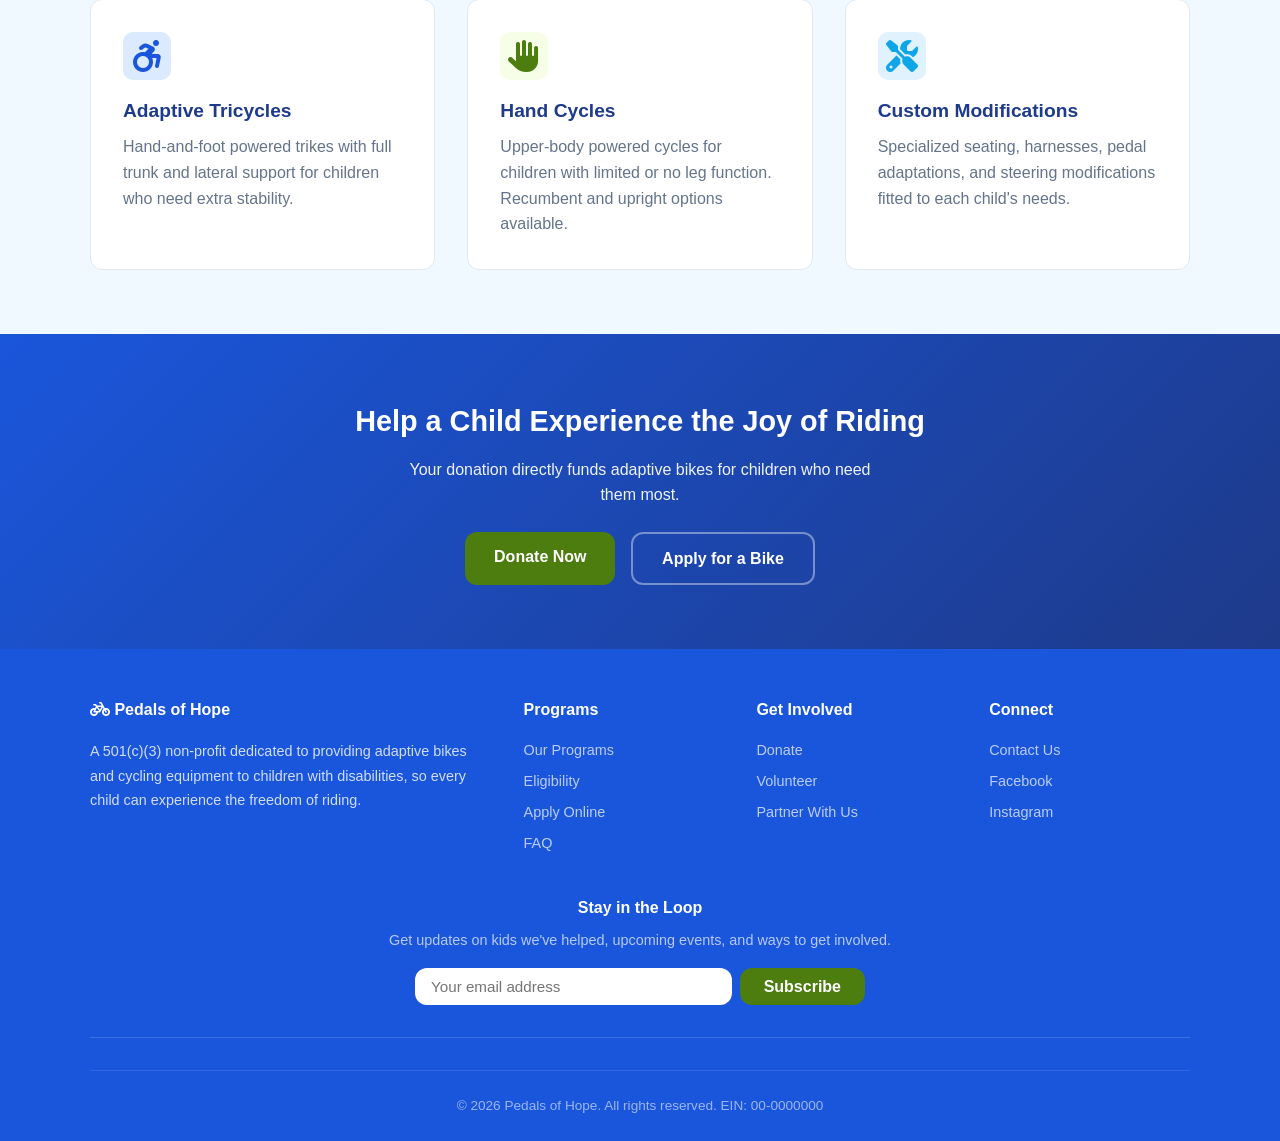
==== commit bcec5d90: "Remove fake testimonials from homepage" ====
--- a/index.html
+++ b/index.html
@@ -4,6 +4,7 @@
   <meta charset="UTF-8">
   <meta name="viewport" content="width=device-width, initial-scale=1.0">
   <title>Pedals of Hope - Adaptive Bikes for Every Child</title>
+  <link rel="icon" href="data:image/svg+xml,<svg xmlns=%22http://www.w3.org/2000/svg%22 viewBox=%220 0 100 100%22><text y=%22.9em%22 font-size=%2290%22>🚲</text></svg>">
   <link rel="preconnect" href="https://fonts.googleapis.com">
   <link rel="preconnect" href="https://fonts.gstatic.com" crossorigin>
   <link href="https://fonts.googleapis.com/css2?family=Inter:wght@400;500;600;700;800&display=swap" rel="stylesheet">
@@ -77,21 +78,6 @@
     </div>
   </section>
 
-  <!-- Testimonials -->
-  <section class="section">
-    <div class="container">
-      <div style="max-width:700px; margin:0 auto;">
-        <div class="testimonial">
-          <blockquote>"When Maya got her adaptive trike, she rode to the end of the driveway and just kept going. I was running behind her crying. She was laughing so hard. That was the first time she'd ever kept up with her brother."</blockquote>
-          <cite>Sarah M., parent</cite>
-        </div>
-        <div class="testimonial" style="margin-top:1.5rem;">
-          <blockquote>"The process was so easy and everyone was incredibly kind. Within six weeks, our son had a bike that actually worked for him. It changed our whole family's weekends."</blockquote>
-          <cite>David & Lin T., parents</cite>
-        </div>
-      </div>
-    </div>
-  </section>
 
   <!-- Equipment We Fund -->
   <section class="section section-alt">
@@ -121,7 +107,7 @@
   </section>
 
   <!-- CTA Banner -->
-  <section class="cta-banner">
+  <section class="cta-banner cta-green">
     <h2>Help a Child Experience the Joy of Riding</h2>
     <p>Your donation directly funds adaptive bikes for children who need them most.</p>
     <div class="hero-buttons">
